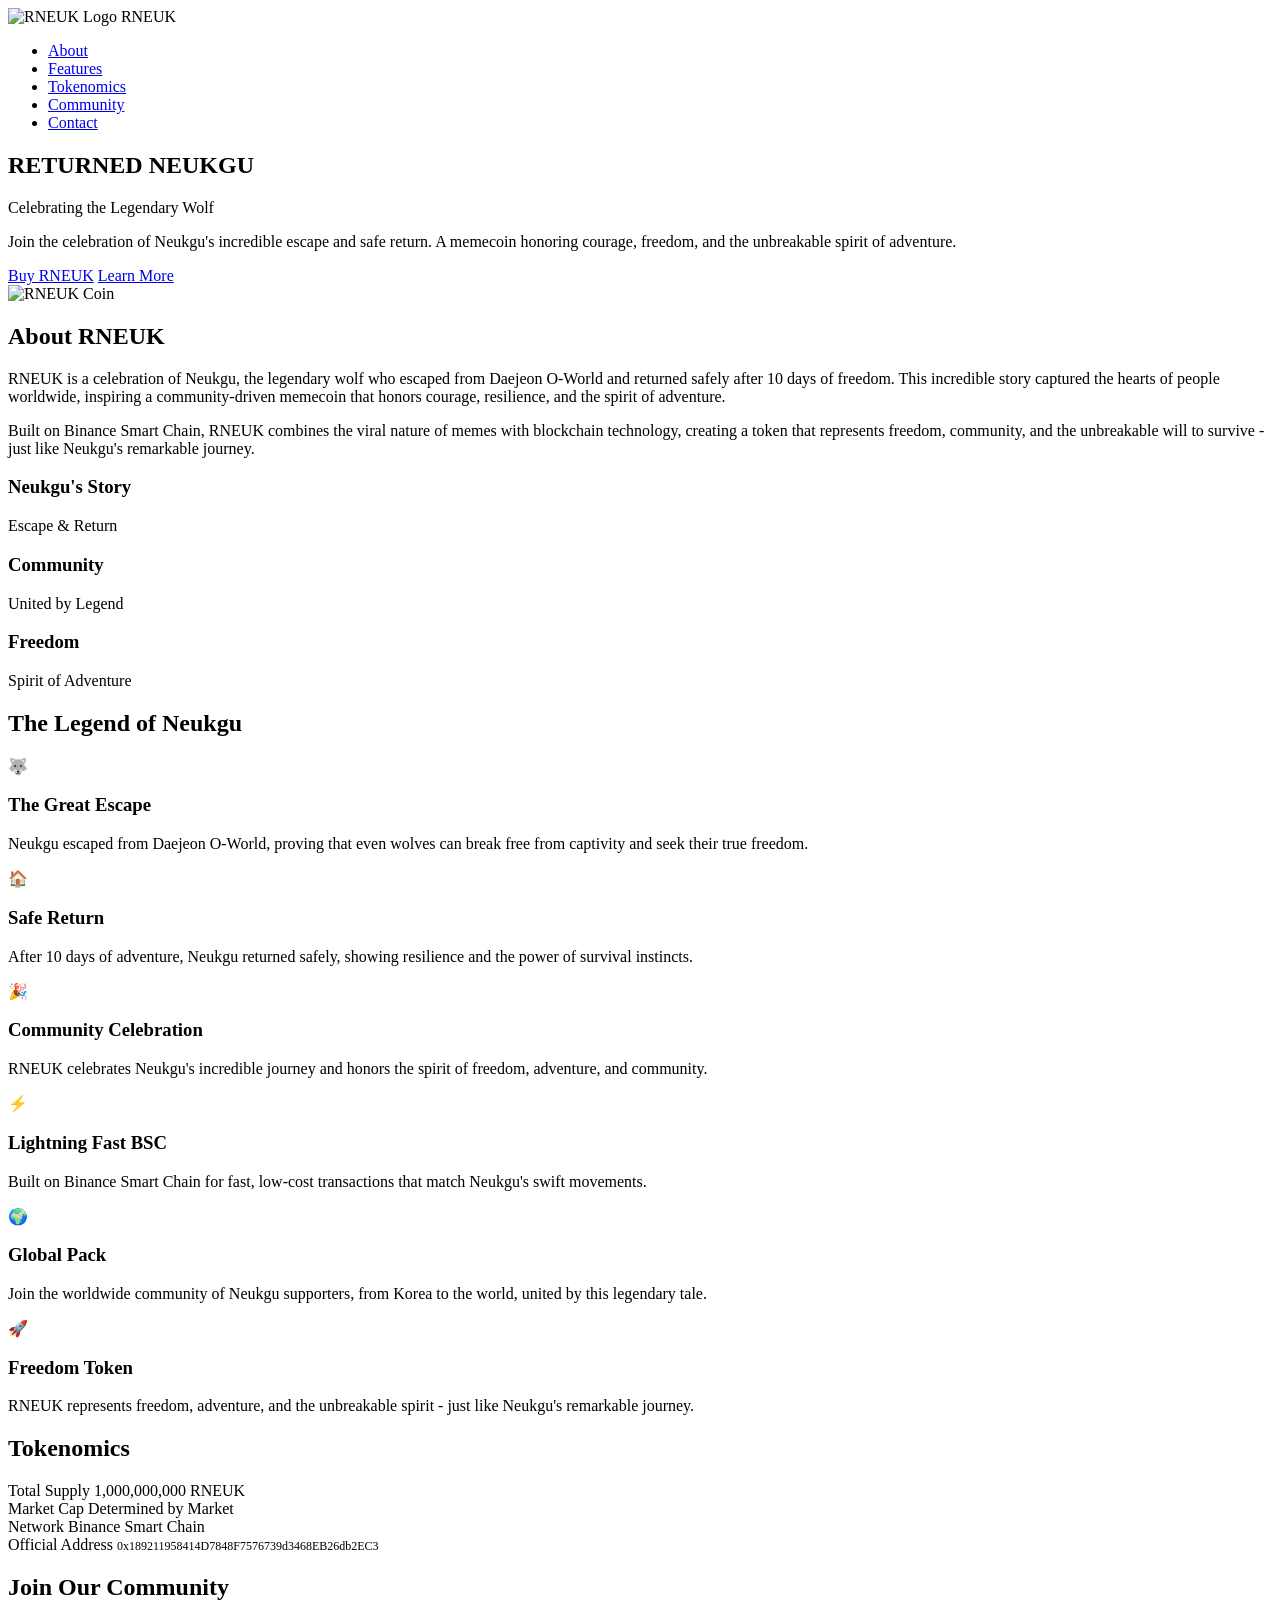
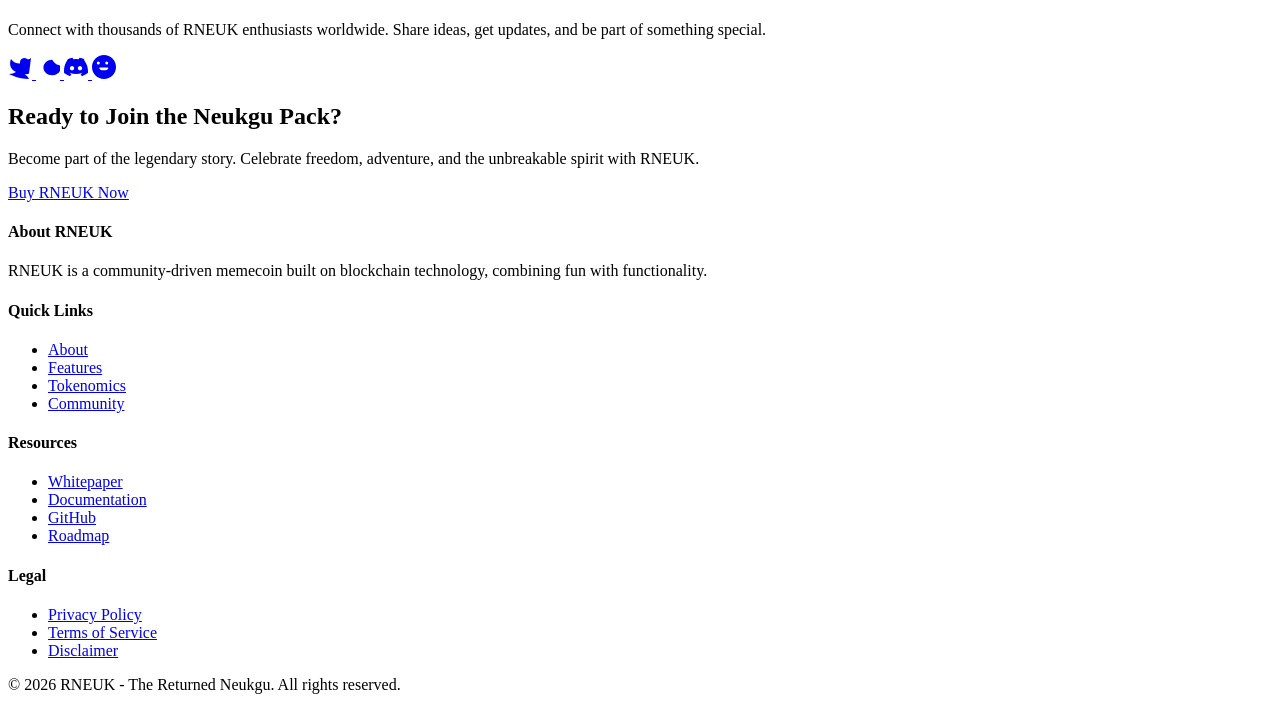
==== index.html @ af9a945f "minor change" ====
<!doctype html>
<html lang="en">
  <head>
    <meta charset="UTF-8" />
    <meta name="viewport" content="width=device-width, initial-scale=1.0" />
    <meta
      name="description"
      content="RNEUK - The Returned Neukgu Memecoin. Join the revolution of community-driven cryptocurrency."
    />
    <title>RNEUK - Returned Neukgu Memecoin</title>
    <link rel="stylesheet" href="styles.css" />
    <link rel="icon" type="image/svg+xml" href="static/logo.svg" />
  </head>
  <body>
    <!-- Navigation Bar -->
    <nav class="navbar">
      <div class="nav-container">
        <div class="nav-logo">
          <img src="static/logo.svg" alt="RNEUK Logo" class="logo-img" />
          <span>RNEUK</span>
        </div>
        <ul class="nav-menu">
          <li><a href="#about">About</a></li>
          <li><a href="#features">Features</a></li>
          <li><a href="#tokenomics">Tokenomics</a></li>
          <li><a href="#community">Community</a></li>
          <li><a href="#contact">Contact</a></li>
        </ul>
        <div class="hamburger">
          <span></span>
          <span></span>
          <span></span>
        </div>
      </div>
    </nav>

    <!-- Hero Section -->
    <section class="hero">
      <div class="hero-content">
        <div class="hero-text">
          <h1>RETURNED NEUKGU</h1>
          <p class="tagline">Celebrating the Legendary Wolf</p>
          <p class="subtitle">
            Join the celebration of Neukgu's incredible escape and safe return.
            A memecoin honoring courage, freedom, and the unbreakable spirit of
            adventure.
          </p>
          <div class="hero-buttons">
            <a
              href="https://pancakeswap.finance/swap?inputCurrency=0x189211958414D7848F7576739d3468EB26db2EC3&outputCurrency=BNB"
              target="_blank"
              class="btn btn-primary"
              >Buy RNEUK</a
            >
            <a href="#about" class="btn btn-secondary">Learn More</a>
          </div>
        </div>
        <div class="hero-image">
          <img src="static/rneuk-remove-bg.png" alt="RNEUK Coin" />
        </div>
      </div>
    </section>

    <!-- About Section -->
    <section id="about" class="about">
      <div class="container">
        <h2>About RNEUK</h2>
        <div class="about-content">
          <div class="about-text">
            <p>
              RNEUK is a celebration of Neukgu, the legendary wolf who escaped
              from Daejeon O-World and returned safely after 10 days of freedom.
              This incredible story captured the hearts of people worldwide,
              inspiring a community-driven memecoin that honors courage,
              resilience, and the spirit of adventure.
            </p>
            <p>
              Built on Binance Smart Chain, RNEUK combines the viral nature of
              memes with blockchain technology, creating a token that represents
              freedom, community, and the unbreakable will to survive - just
              like Neukgu's remarkable journey.
            </p>
          </div>
          <div class="about-stats">
            <div class="stat-item">
              <h3>Neukgu's Story</h3>
              <p>Escape & Return</p>
            </div>
            <div class="stat-item">
              <h3>Community</h3>
              <p>United by Legend</p>
            </div>
            <div class="stat-item">
              <h3>Freedom</h3>
              <p>Spirit of Adventure</p>
            </div>
          </div>
        </div>
      </div>
    </section>

    <!-- Features Section -->
    <section id="features" class="features">
      <div class="container">
        <h2>The Legend of Neukgu</h2>
        <div class="features-grid">
          <div class="feature-card">
            <div class="feature-icon">🐺</div>
            <h3>The Great Escape</h3>
            <p>
              Neukgu escaped from Daejeon O-World, proving that even wolves can
              break free from captivity and seek their true freedom.
            </p>
          </div>
          <div class="feature-card">
            <div class="feature-icon">🏠</div>
            <h3>Safe Return</h3>
            <p>
              After 10 days of adventure, Neukgu returned safely, showing
              resilience and the power of survival instincts.
            </p>
          </div>
          <div class="feature-card">
            <div class="feature-icon">🎉</div>
            <h3>Community Celebration</h3>
            <p>
              RNEUK celebrates Neukgu's incredible journey and honors the spirit
              of freedom, adventure, and community.
            </p>
          </div>
          <div class="feature-card">
            <div class="feature-icon">⚡</div>
            <h3>Lightning Fast BSC</h3>
            <p>
              Built on Binance Smart Chain for fast, low-cost transactions that
              match Neukgu's swift movements.
            </p>
          </div>
          <div class="feature-card">
            <div class="feature-icon">🌍</div>
            <h3>Global Pack</h3>
            <p>
              Join the worldwide community of Neukgu supporters, from Korea to
              the world, united by this legendary tale.
            </p>
          </div>
          <div class="feature-card">
            <div class="feature-icon">🚀</div>
            <h3>Freedom Token</h3>
            <p>
              RNEUK represents freedom, adventure, and the unbreakable spirit -
              just like Neukgu's remarkable journey.
            </p>
          </div>
        </div>
      </div>
    </section>

    <!-- Tokenomics Section -->
    <section id="tokenomics" class="tokenomics">
      <div class="container">
        <h2>Tokenomics</h2>
        <div class="tokenomics-content">
          <div class="tokenomics-info">
            <div class="info-item">
              <label>Total Supply</label>
              <value>1,000,000,000 RNEUK</value>
            </div>
            <div class="info-item">
              <label>Market Cap</label>
              <value>Determined by Market</value>
            </div>
            <div class="info-item">
              <label>Network</label>
              <value>Binance Smart Chain</value>
            </div>
            <div class="info-item">
              <label>Official Address</label>
              <value
                style="
                  font-size: 0.75rem;
                  word-break: break-all;
                  font-weight: normal;
                "
                >0x189211958414D7848F7576739d3468EB26db2EC3</value
              >
            </div>
          </div>
        </div>
      </div>
    </section>

    <!-- Community Section -->
    <section id="community" class="community">
      <div class="container">
        <h2>Join Our Community</h2>
        <p class="community-description">
          Connect with thousands of RNEUK enthusiasts worldwide. Share ideas,
          get updates, and be part of something special.
        </p>
        <div class="social-links">
          <a
            href="https://twitter.com/RNEUK2026"
            target="_blank"
            class="social-btn twitter"
            title="Twitter"
          >
            <svg width="24" height="24" viewBox="0 0 24 24" fill="currentColor">
              <path
                d="M23 3a10.9 10.9 0 01-3.14 1.53 4.48 4.48 0 00-7.86 3v1A10.66 10.66 0 013 4s-4 9 5 13a11.64 11.64 0 01-7 2s9 5 20 5a9.5 9.5 0 00-9-5.5c4.75 2.25 9 0 9 0"
              />
            </svg>
          </a>
          <a href="#" class="social-btn telegram" title="Telegram">
            <svg width="24" height="24" viewBox="0 0 24 24" fill="currentColor">
              <path
                d="M16.192 4.75c-4.75 0-8.75 3.5-8.75 7.75s3.75 7.75 8.75 7.75 8.75-3.5 8.75-7.75-4 0-8.75-7.75z"
              />
            </svg>
          </a>
          <a href="#" class="social-btn discord" title="Discord">
            <svg width="24" height="24" viewBox="0 0 24 24" fill="currentColor">
              <path
                d="M20.317 4.37a19.791 19.791 0 00-4.885-1.515a.074.074 0 00-.079.037c-.211.375-.444.864-.607 1.25a18.27 18.27 0 00-5.487 0c-.163-.386-.396-.875-.607-1.25a.077.077 0 00-.079-.037A19.736 19.736 0 003.677 4.37a.07.07 0 00-.032.027C.533 9.046-.32 13.58.099 18.057a.082.082 0 00.031.057 19.9 19.9 0 005.993 3.03a.078.078 0 00.084-.028c.462-.63.874-1.295 1.226-1.994a.076.076 0 00-.042-.106 13.107 13.107 0 01-1.872-.892a.077.077 0 01-.008-.128c.126-.094.252-.192.372-.291a.074.074 0 01.077-.01c3.928 1.793 8.18 1.793 12.062 0a.074.074 0 01.078.009c.12.099.246.198.373.292a.077.077 0 01-.006.127c-.598.35-1.222.645-1.873.891a.076.076 0 00-.041.107c.352.699.765 1.364 1.225 1.994a.076.076 0 00.084.028 19.882 19.882 0 006.002-3.03a.077.077 0 00.032-.054c.5-4.786-.838-8.895-3.551-12.542a.061.061 0 00-.031-.028zM8.02 15.33c-1.183 0-2.157-.965-2.157-2.156c0-1.193.93-2.157 2.157-2.157c1.226 0 2.157.964 2.157 2.157c0 1.19-.93 2.155-2.157 2.155zm7.975 0c-1.183 0-2.157-.965-2.157-2.156c0-1.193.93-2.157 2.157-2.157c1.226 0 2.157.964 2.157 2.157c0 1.19-.931 2.155-2.157 2.155z"
              />
            </svg>
          </a>
          <a href="#" class="social-btn reddit" title="Reddit">
            <svg width="24" height="24" viewBox="0 0 24 24" fill="currentColor">
              <path
                d="M12 0C5.373 0 0 5.373 0 12s5.373 12 12 12 12-5.373 12-12S18.627 0 12 0zm4.204 8.04a1.5 1.5 0 11-3 0 1.5 1.5 0 013 0zm-8.408 0a1.5 1.5 0 11-3 0 1.5 1.5 0 013 0zm8.408 5.46c-.428 1.066-1.692 1.81-3.204 1.81h-2.408c-1.512 0-2.776-.744-3.204-1.81a.75.75 0 01.684-1.036h7.448a.75.75 0 01.684 1.036z"
              />
            </svg>
          </a>
        </div>
      </div>
    </section>

    <!-- CTA Section -->
    <section class="cta">
      <div class="container">
        <h2>Ready to Join the Neukgu Pack?</h2>
        <p>
          Become part of the legendary story. Celebrate freedom, adventure, and
          the unbreakable spirit with RNEUK.
        </p>
        <a
          href="https://pancakeswap.finance/swap?inputCurrency=0x189211958414D7848F7576739d3468EB26db2EC3&outputCurrency=BNB"
          target="_blank"
          class="btn btn-large"
          >Buy RNEUK Now</a
        >
      </div>
    </section>

    <!-- Footer -->
    <footer class="footer">
      <div class="footer-content">
        <div class="footer-section">
          <h4>About RNEUK</h4>
          <p>
            RNEUK is a community-driven memecoin built on blockchain technology,
            combining fun with functionality.
          </p>
        </div>
        <div class="footer-section">
          <h4>Quick Links</h4>
          <ul>
            <li><a href="#about">About</a></li>
            <li><a href="#features">Features</a></li>
            <li><a href="#tokenomics">Tokenomics</a></li>
            <li><a href="#community">Community</a></li>
          </ul>
        </div>
        <div class="footer-section">
          <h4>Resources</h4>
          <ul>
            <li><a href="#">Whitepaper</a></li>
            <li><a href="#">Documentation</a></li>
            <li><a href="#">GitHub</a></li>
            <li><a href="#">Roadmap</a></li>
          </ul>
        </div>
        <div class="footer-section">
          <h4>Legal</h4>
          <ul>
            <li><a href="#">Privacy Policy</a></li>
            <li><a href="#">Terms of Service</a></li>
            <li><a href="#">Disclaimer</a></li>
          </ul>
        </div>
      </div>
      <div class="footer-bottom">
        <p>&copy; 2026 RNEUK - The Returned Neukgu. All rights reserved.</p>
      </div>
    </footer>

    <script src="script.js"></script>
  </body>
</html>
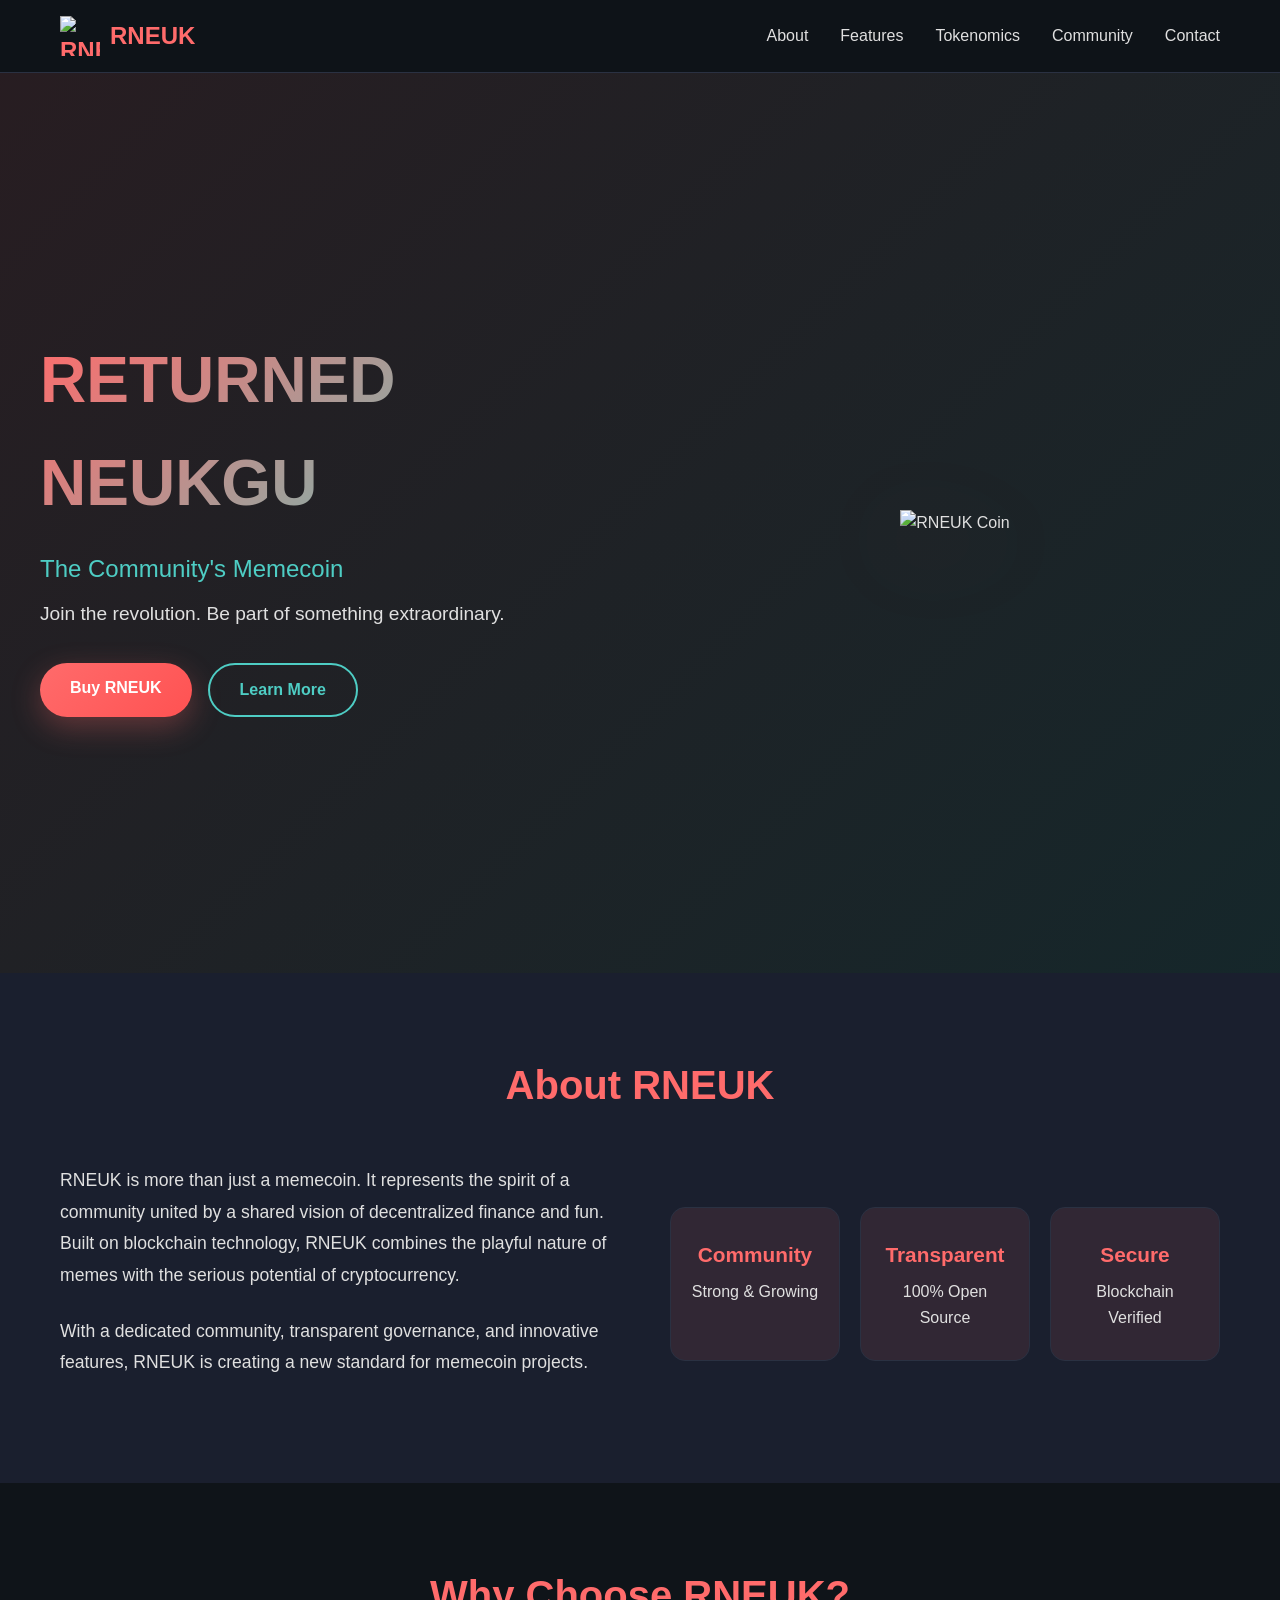
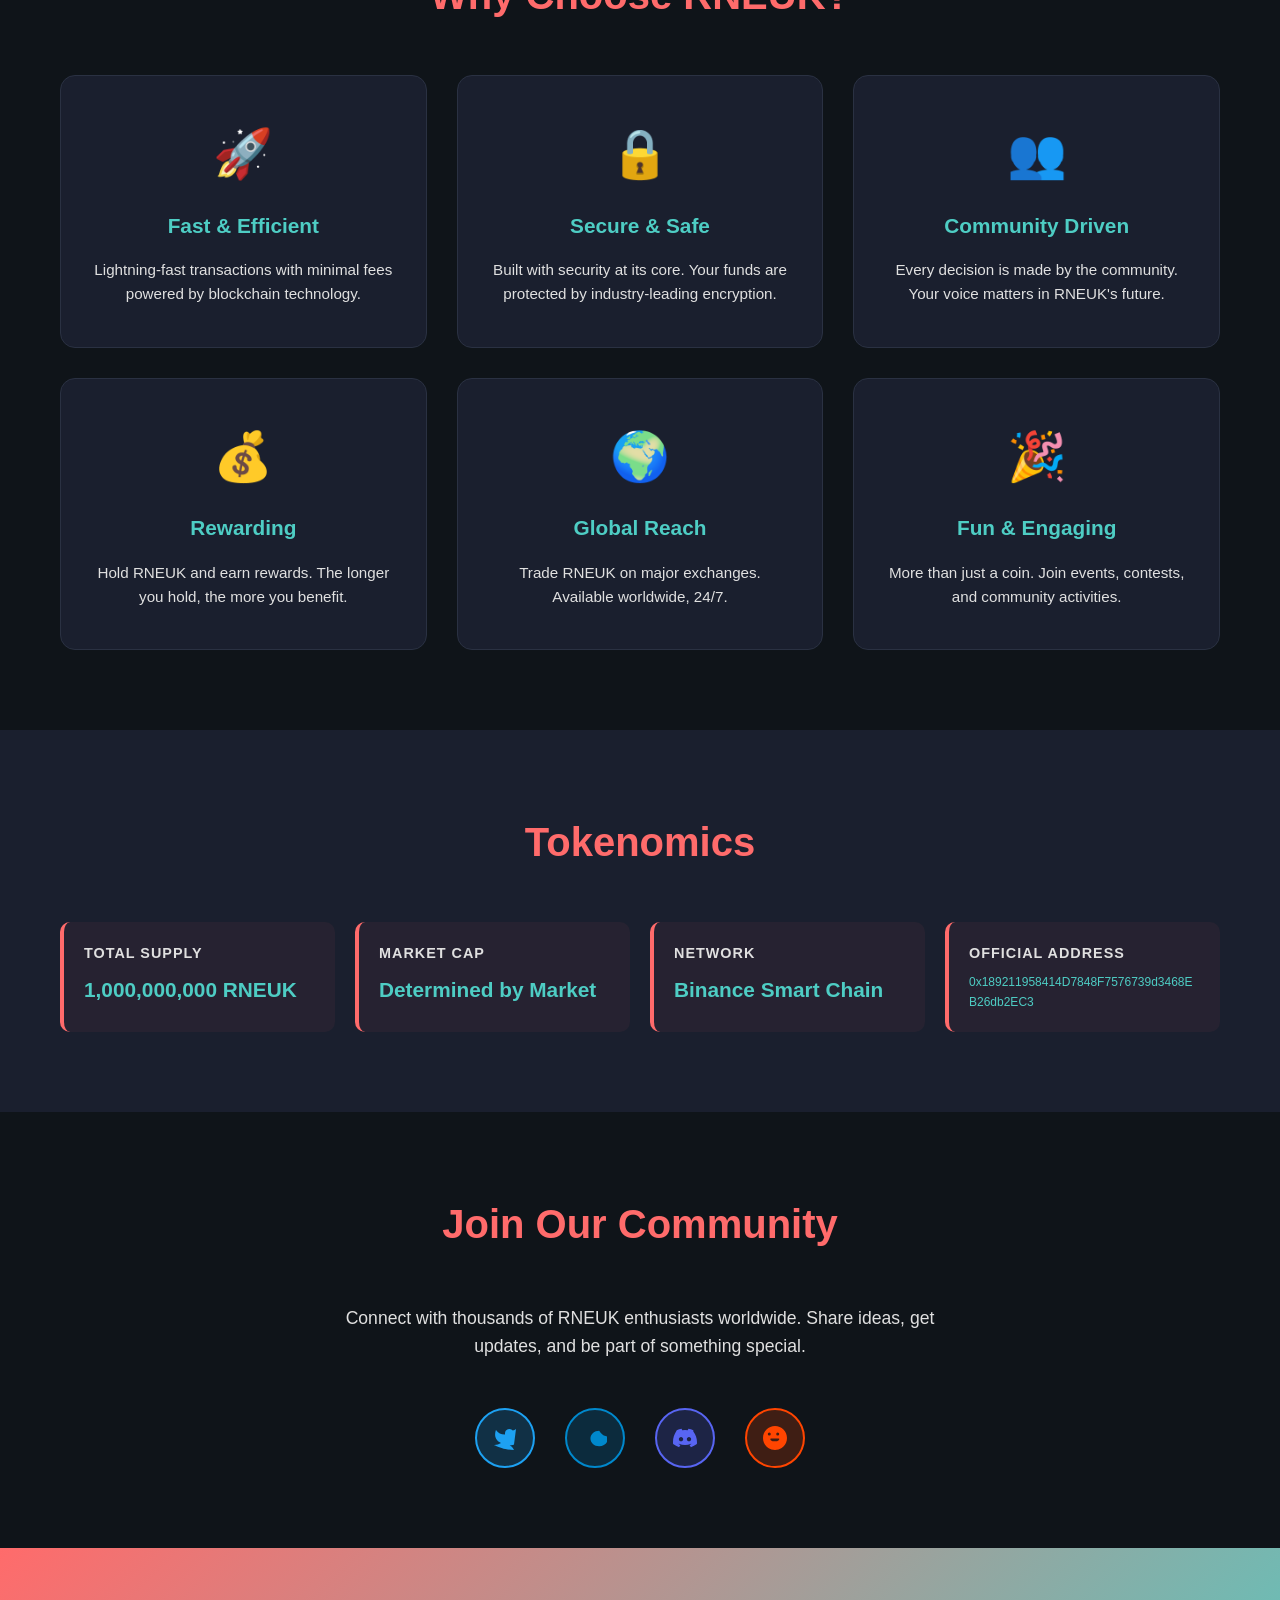
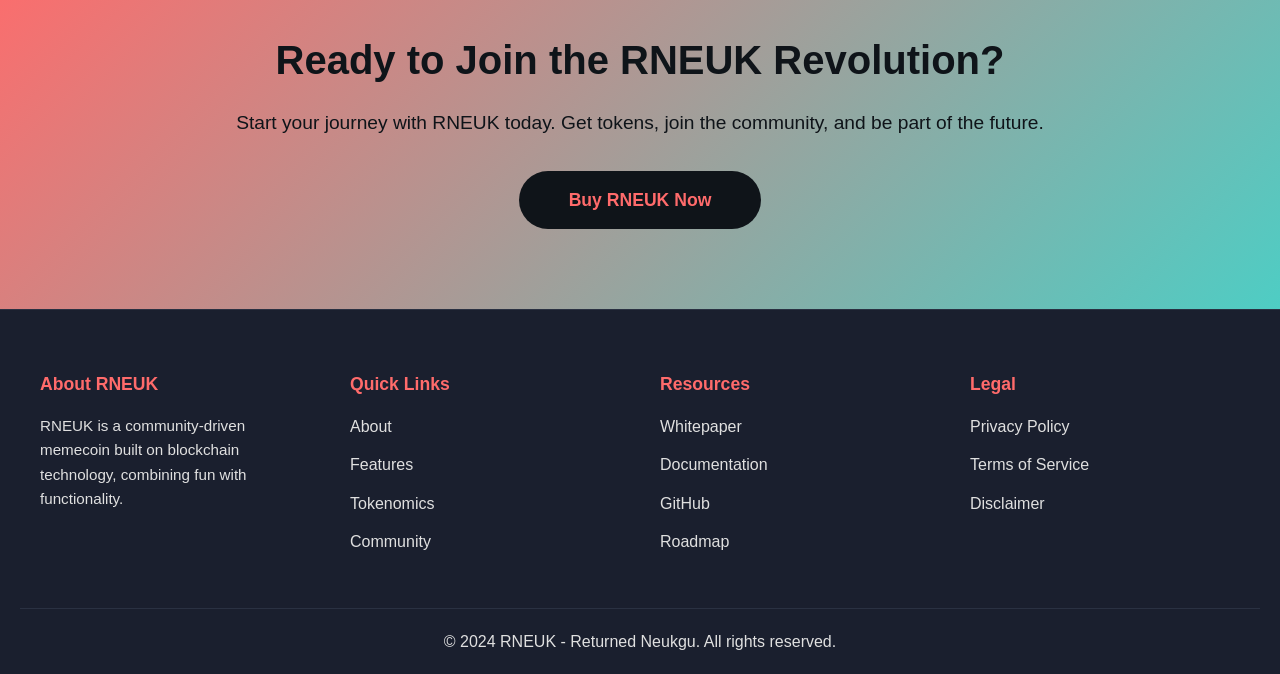
==== commit a0b15ee9: "Add RNEUK homepage" ====
--- a/index.html
+++ b/index.html
@@ -1,300 +1,225 @@
-<!doctype html>
+<!DOCTYPE html>
 <html lang="en">
-  <head>
-    <meta charset="UTF-8" />
-    <meta name="viewport" content="width=device-width, initial-scale=1.0" />
-    <meta
-      name="description"
-      content="RNEUK - The Returned Neukgu Memecoin. Join the revolution of community-driven cryptocurrency."
-    />
+<head>
+    <meta charset="UTF-8">
+    <meta name="viewport" content="width=device-width, initial-scale=1.0">
+    <meta name="description" content="RNEUK - The Returned Neukgu Memecoin. Join the revolution of community-driven cryptocurrency.">
     <title>RNEUK - Returned Neukgu Memecoin</title>
-    <link rel="stylesheet" href="styles.css" />
-    <link rel="icon" type="image/svg+xml" href="static/logo.svg" />
-  </head>
-  <body>
+    <link rel="stylesheet" href="styles.css">
+    <link rel="icon" type="image/svg+xml" href="static/logo.svg">
+</head>
+<body>
     <!-- Navigation Bar -->
     <nav class="navbar">
-      <div class="nav-container">
-        <div class="nav-logo">
-          <img src="static/logo.svg" alt="RNEUK Logo" class="logo-img" />
-          <span>RNEUK</span>
-        </div>
-        <ul class="nav-menu">
-          <li><a href="#about">About</a></li>
-          <li><a href="#features">Features</a></li>
-          <li><a href="#tokenomics">Tokenomics</a></li>
-          <li><a href="#community">Community</a></li>
-          <li><a href="#contact">Contact</a></li>
-        </ul>
-        <div class="hamburger">
-          <span></span>
-          <span></span>
-          <span></span>
-        </div>
-      </div>
+        <div class="nav-container">
+            <div class="nav-logo">
+                <img src="static/logo.svg" alt="RNEUK Logo" class="logo-img">
+                <span>RNEUK</span>
+            </div>
+            <ul class="nav-menu">
+                <li><a href="#about">About</a></li>
+                <li><a href="#features">Features</a></li>
+                <li><a href="#tokenomics">Tokenomics</a></li>
+                <li><a href="#community">Community</a></li>
+                <li><a href="#contact">Contact</a></li>
+            </ul>
+            <div class="hamburger">
+                <span></span>
+                <span></span>
+                <span></span>
+            </div>
+        </div>
     </nav>
 
     <!-- Hero Section -->
     <section class="hero">
-      <div class="hero-content">
-        <div class="hero-text">
-          <h1>RETURNED NEUKGU</h1>
-          <p class="tagline">Celebrating the Legendary Wolf</p>
-          <p class="subtitle">
-            Join the celebration of Neukgu's incredible escape and safe return.
-            A memecoin honoring courage, freedom, and the unbreakable spirit of
-            adventure.
-          </p>
-          <div class="hero-buttons">
-            <a
-              href="https://pancakeswap.finance/swap?inputCurrency=0x189211958414D7848F7576739d3468EB26db2EC3&outputCurrency=BNB"
-              target="_blank"
-              class="btn btn-primary"
-              >Buy RNEUK</a
-            >
-            <a href="#about" class="btn btn-secondary">Learn More</a>
-          </div>
-        </div>
-        <div class="hero-image">
-          <img src="static/rneuk-remove-bg.png" alt="RNEUK Coin" />
-        </div>
-      </div>
+        <div class="hero-content">
+            <div class="hero-text">
+                <h1>RETURNED NEUKGU</h1>
+                <p class="tagline">The Community's Memecoin</p>
+                <p class="subtitle">Join the revolution. Be part of something extraordinary.</p>
+                <div class="hero-buttons">
+                    <a href="https://pancakeswap.finance/swap?inputCurrency=0x189211958414D7848F7576739d3468EB26db2EC3&outputCurrency=BNB" target="_blank" class="btn btn-primary">Buy RNEUK</a>
+                    <a href="#about" class="btn btn-secondary">Learn More</a>
+                </div>
+            </div>
+            <div class="hero-image">
+                <img src="static/rneuk-remove-bg.png" alt="RNEUK Coin">
+            </div>
+        </div>
     </section>
 
     <!-- About Section -->
     <section id="about" class="about">
-      <div class="container">
-        <h2>About RNEUK</h2>
-        <div class="about-content">
-          <div class="about-text">
-            <p>
-              RNEUK is a celebration of Neukgu, the legendary wolf who escaped
-              from Daejeon O-World and returned safely after 10 days of freedom.
-              This incredible story captured the hearts of people worldwide,
-              inspiring a community-driven memecoin that honors courage,
-              resilience, and the spirit of adventure.
-            </p>
-            <p>
-              Built on Binance Smart Chain, RNEUK combines the viral nature of
-              memes with blockchain technology, creating a token that represents
-              freedom, community, and the unbreakable will to survive - just
-              like Neukgu's remarkable journey.
-            </p>
-          </div>
-          <div class="about-stats">
-            <div class="stat-item">
-              <h3>Neukgu's Story</h3>
-              <p>Escape & Return</p>
-            </div>
-            <div class="stat-item">
-              <h3>Community</h3>
-              <p>United by Legend</p>
-            </div>
-            <div class="stat-item">
-              <h3>Freedom</h3>
-              <p>Spirit of Adventure</p>
-            </div>
-          </div>
-        </div>
-      </div>
+        <div class="container">
+            <h2>About RNEUK</h2>
+            <div class="about-content">
+                <div class="about-text">
+                    <p>RNEUK is more than just a memecoin. It represents the spirit of a community united by a shared vision of decentralized finance and fun. Built on blockchain technology, RNEUK combines the playful nature of memes with the serious potential of cryptocurrency.</p>
+                    <p>With a dedicated community, transparent governance, and innovative features, RNEUK is creating a new standard for memecoin projects.</p>
+                </div>
+                <div class="about-stats">
+                    <div class="stat-item">
+                        <h3>Community</h3>
+                        <p>Strong & Growing</p>
+                    </div>
+                    <div class="stat-item">
+                        <h3>Transparent</h3>
+                        <p>100% Open Source</p>
+                    </div>
+                    <div class="stat-item">
+                        <h3>Secure</h3>
+                        <p>Blockchain Verified</p>
+                    </div>
+                </div>
+            </div>
+        </div>
     </section>
 
     <!-- Features Section -->
     <section id="features" class="features">
-      <div class="container">
-        <h2>The Legend of Neukgu</h2>
-        <div class="features-grid">
-          <div class="feature-card">
-            <div class="feature-icon">🐺</div>
-            <h3>The Great Escape</h3>
-            <p>
-              Neukgu escaped from Daejeon O-World, proving that even wolves can
-              break free from captivity and seek their true freedom.
-            </p>
-          </div>
-          <div class="feature-card">
-            <div class="feature-icon">🏠</div>
-            <h3>Safe Return</h3>
-            <p>
-              After 10 days of adventure, Neukgu returned safely, showing
-              resilience and the power of survival instincts.
-            </p>
-          </div>
-          <div class="feature-card">
-            <div class="feature-icon">🎉</div>
-            <h3>Community Celebration</h3>
-            <p>
-              RNEUK celebrates Neukgu's incredible journey and honors the spirit
-              of freedom, adventure, and community.
-            </p>
-          </div>
-          <div class="feature-card">
-            <div class="feature-icon">⚡</div>
-            <h3>Lightning Fast BSC</h3>
-            <p>
-              Built on Binance Smart Chain for fast, low-cost transactions that
-              match Neukgu's swift movements.
-            </p>
-          </div>
-          <div class="feature-card">
-            <div class="feature-icon">🌍</div>
-            <h3>Global Pack</h3>
-            <p>
-              Join the worldwide community of Neukgu supporters, from Korea to
-              the world, united by this legendary tale.
-            </p>
-          </div>
-          <div class="feature-card">
-            <div class="feature-icon">🚀</div>
-            <h3>Freedom Token</h3>
-            <p>
-              RNEUK represents freedom, adventure, and the unbreakable spirit -
-              just like Neukgu's remarkable journey.
-            </p>
-          </div>
-        </div>
-      </div>
+        <div class="container">
+            <h2>Why Choose RNEUK?</h2>
+            <div class="features-grid">
+                <div class="feature-card">
+                    <div class="feature-icon">🚀</div>
+                    <h3>Fast & Efficient</h3>
+                    <p>Lightning-fast transactions with minimal fees powered by blockchain technology.</p>
+                </div>
+                <div class="feature-card">
+                    <div class="feature-icon">🔒</div>
+                    <h3>Secure & Safe</h3>
+                    <p>Built with security at its core. Your funds are protected by industry-leading encryption.</p>
+                </div>
+                <div class="feature-card">
+                    <div class="feature-icon">👥</div>
+                    <h3>Community Driven</h3>
+                    <p>Every decision is made by the community. Your voice matters in RNEUK's future.</p>
+                </div>
+                <div class="feature-card">
+                    <div class="feature-icon">💰</div>
+                    <h3>Rewarding</h3>
+                    <p>Hold RNEUK and earn rewards. The longer you hold, the more you benefit.</p>
+                </div>
+                <div class="feature-card">
+                    <div class="feature-icon">🌍</div>
+                    <h3>Global Reach</h3>
+                    <p>Trade RNEUK on major exchanges. Available worldwide, 24/7.</p>
+                </div>
+                <div class="feature-card">
+                    <div class="feature-icon">🎉</div>
+                    <h3>Fun & Engaging</h3>
+                    <p>More than just a coin. Join events, contests, and community activities.</p>
+                </div>
+            </div>
+        </div>
     </section>
 
     <!-- Tokenomics Section -->
     <section id="tokenomics" class="tokenomics">
-      <div class="container">
-        <h2>Tokenomics</h2>
-        <div class="tokenomics-content">
-          <div class="tokenomics-info">
-            <div class="info-item">
-              <label>Total Supply</label>
-              <value>1,000,000,000 RNEUK</value>
-            </div>
-            <div class="info-item">
-              <label>Market Cap</label>
-              <value>Determined by Market</value>
-            </div>
-            <div class="info-item">
-              <label>Network</label>
-              <value>Binance Smart Chain</value>
-            </div>
-            <div class="info-item">
-              <label>Official Address</label>
-              <value
-                style="
-                  font-size: 0.75rem;
-                  word-break: break-all;
-                  font-weight: normal;
-                "
-                >0x189211958414D7848F7576739d3468EB26db2EC3</value
-              >
-            </div>
-          </div>
-        </div>
-      </div>
+        <div class="container">
+            <h2>Tokenomics</h2>
+            <div class="tokenomics-content">
+                <div class="tokenomics-info">
+                    <div class="info-item">
+                        <label>Total Supply</label>
+                        <value>1,000,000,000 RNEUK</value>
+                    </div>
+                    <div class="info-item">
+                        <label>Market Cap</label>
+                        <value>Determined by Market</value>
+                    </div>
+                    <div class="info-item">
+                        <label>Network</label>
+                        <value>Binance Smart Chain</value>
+                    </div>
+                    <div class="info-item">
+                        <label>Official Address</label>
+                        <value style="font-size: 0.75rem; word-break: break-all; font-weight: normal;">0x189211958414D7848F7576739d3468EB26db2EC3</value>
+                    </div>
+                </div>
+            </div>
+        </div>
     </section>
 
     <!-- Community Section -->
     <section id="community" class="community">
-      <div class="container">
-        <h2>Join Our Community</h2>
-        <p class="community-description">
-          Connect with thousands of RNEUK enthusiasts worldwide. Share ideas,
-          get updates, and be part of something special.
-        </p>
-        <div class="social-links">
-          <a
-            href="https://twitter.com/RNEUK2026"
-            target="_blank"
-            class="social-btn twitter"
-            title="Twitter"
-          >
-            <svg width="24" height="24" viewBox="0 0 24 24" fill="currentColor">
-              <path
-                d="M23 3a10.9 10.9 0 01-3.14 1.53 4.48 4.48 0 00-7.86 3v1A10.66 10.66 0 013 4s-4 9 5 13a11.64 11.64 0 01-7 2s9 5 20 5a9.5 9.5 0 00-9-5.5c4.75 2.25 9 0 9 0"
-              />
-            </svg>
-          </a>
-          <a href="#" class="social-btn telegram" title="Telegram">
-            <svg width="24" height="24" viewBox="0 0 24 24" fill="currentColor">
-              <path
-                d="M16.192 4.75c-4.75 0-8.75 3.5-8.75 7.75s3.75 7.75 8.75 7.75 8.75-3.5 8.75-7.75-4 0-8.75-7.75z"
-              />
-            </svg>
-          </a>
-          <a href="#" class="social-btn discord" title="Discord">
-            <svg width="24" height="24" viewBox="0 0 24 24" fill="currentColor">
-              <path
-                d="M20.317 4.37a19.791 19.791 0 00-4.885-1.515a.074.074 0 00-.079.037c-.211.375-.444.864-.607 1.25a18.27 18.27 0 00-5.487 0c-.163-.386-.396-.875-.607-1.25a.077.077 0 00-.079-.037A19.736 19.736 0 003.677 4.37a.07.07 0 00-.032.027C.533 9.046-.32 13.58.099 18.057a.082.082 0 00.031.057 19.9 19.9 0 005.993 3.03a.078.078 0 00.084-.028c.462-.63.874-1.295 1.226-1.994a.076.076 0 00-.042-.106 13.107 13.107 0 01-1.872-.892a.077.077 0 01-.008-.128c.126-.094.252-.192.372-.291a.074.074 0 01.077-.01c3.928 1.793 8.18 1.793 12.062 0a.074.074 0 01.078.009c.12.099.246.198.373.292a.077.077 0 01-.006.127c-.598.35-1.222.645-1.873.891a.076.076 0 00-.041.107c.352.699.765 1.364 1.225 1.994a.076.076 0 00.084.028 19.882 19.882 0 006.002-3.03a.077.077 0 00.032-.054c.5-4.786-.838-8.895-3.551-12.542a.061.061 0 00-.031-.028zM8.02 15.33c-1.183 0-2.157-.965-2.157-2.156c0-1.193.93-2.157 2.157-2.157c1.226 0 2.157.964 2.157 2.157c0 1.19-.93 2.155-2.157 2.155zm7.975 0c-1.183 0-2.157-.965-2.157-2.156c0-1.193.93-2.157 2.157-2.157c1.226 0 2.157.964 2.157 2.157c0 1.19-.931 2.155-2.157 2.155z"
-              />
-            </svg>
-          </a>
-          <a href="#" class="social-btn reddit" title="Reddit">
-            <svg width="24" height="24" viewBox="0 0 24 24" fill="currentColor">
-              <path
-                d="M12 0C5.373 0 0 5.373 0 12s5.373 12 12 12 12-5.373 12-12S18.627 0 12 0zm4.204 8.04a1.5 1.5 0 11-3 0 1.5 1.5 0 013 0zm-8.408 0a1.5 1.5 0 11-3 0 1.5 1.5 0 013 0zm8.408 5.46c-.428 1.066-1.692 1.81-3.204 1.81h-2.408c-1.512 0-2.776-.744-3.204-1.81a.75.75 0 01.684-1.036h7.448a.75.75 0 01.684 1.036z"
-              />
-            </svg>
-          </a>
-        </div>
-      </div>
+        <div class="container">
+            <h2>Join Our Community</h2>
+            <p class="community-description">Connect with thousands of RNEUK enthusiasts worldwide. Share ideas, get updates, and be part of something special.</p>
+            <div class="social-links">
+                <a href="https://twitter.com/RNEUK2026" target="_blank" class="social-btn twitter" title="Twitter">
+                    <svg width="24" height="24" viewBox="0 0 24 24" fill="currentColor">
+                        <path d="M23 3a10.9 10.9 0 01-3.14 1.53 4.48 4.48 0 00-7.86 3v1A10.66 10.66 0 013 4s-4 9 5 13a11.64 11.64 0 01-7 2s9 5 20 5a9.5 9.5 0 00-9-5.5c4.75 2.25 9 0 9 0"/>
+                    </svg>
+                </a>
+                <a href="#" class="social-btn telegram" title="Telegram">
+                    <svg width="24" height="24" viewBox="0 0 24 24" fill="currentColor">
+                        <path d="M16.192 4.75c-4.75 0-8.75 3.5-8.75 7.75s3.75 7.75 8.75 7.75 8.75-3.5 8.75-7.75-4 0-8.75-7.75z"/>
+                    </svg>
+                </a>
+                <a href="#" class="social-btn discord" title="Discord">
+                    <svg width="24" height="24" viewBox="0 0 24 24" fill="currentColor">
+                        <path d="M20.317 4.37a19.791 19.791 0 00-4.885-1.515a.074.074 0 00-.079.037c-.211.375-.444.864-.607 1.25a18.27 18.27 0 00-5.487 0c-.163-.386-.396-.875-.607-1.25a.077.077 0 00-.079-.037A19.736 19.736 0 003.677 4.37a.07.07 0 00-.032.027C.533 9.046-.32 13.58.099 18.057a.082.082 0 00.031.057 19.9 19.9 0 005.993 3.03a.078.078 0 00.084-.028c.462-.63.874-1.295 1.226-1.994a.076.076 0 00-.042-.106 13.107 13.107 0 01-1.872-.892a.077.077 0 01-.008-.128c.126-.094.252-.192.372-.291a.074.074 0 01.077-.01c3.928 1.793 8.18 1.793 12.062 0a.074.074 0 01.078.009c.12.099.246.198.373.292a.077.077 0 01-.006.127c-.598.35-1.222.645-1.873.891a.076.076 0 00-.041.107c.352.699.765 1.364 1.225 1.994a.076.076 0 00.084.028 19.882 19.882 0 006.002-3.03a.077.077 0 00.032-.054c.5-4.786-.838-8.895-3.551-12.542a.061.061 0 00-.031-.028zM8.02 15.33c-1.183 0-2.157-.965-2.157-2.156c0-1.193.93-2.157 2.157-2.157c1.226 0 2.157.964 2.157 2.157c0 1.19-.93 2.155-2.157 2.155zm7.975 0c-1.183 0-2.157-.965-2.157-2.156c0-1.193.93-2.157 2.157-2.157c1.226 0 2.157.964 2.157 2.157c0 1.19-.931 2.155-2.157 2.155z"/>
+                    </svg>
+                </a>
+                <a href="#" class="social-btn reddit" title="Reddit">
+                    <svg width="24" height="24" viewBox="0 0 24 24" fill="currentColor">
+                        <path d="M12 0C5.373 0 0 5.373 0 12s5.373 12 12 12 12-5.373 12-12S18.627 0 12 0zm4.204 8.04a1.5 1.5 0 11-3 0 1.5 1.5 0 013 0zm-8.408 0a1.5 1.5 0 11-3 0 1.5 1.5 0 013 0zm8.408 5.46c-.428 1.066-1.692 1.81-3.204 1.81h-2.408c-1.512 0-2.776-.744-3.204-1.81a.75.75 0 01.684-1.036h7.448a.75.75 0 01.684 1.036z"/>
+                    </svg>
+                </a>
+            </div>
+        </div>
     </section>
 
     <!-- CTA Section -->
     <section class="cta">
-      <div class="container">
-        <h2>Ready to Join the Neukgu Pack?</h2>
-        <p>
-          Become part of the legendary story. Celebrate freedom, adventure, and
-          the unbreakable spirit with RNEUK.
-        </p>
-        <a
-          href="https://pancakeswap.finance/swap?inputCurrency=0x189211958414D7848F7576739d3468EB26db2EC3&outputCurrency=BNB"
-          target="_blank"
-          class="btn btn-large"
-          >Buy RNEUK Now</a
-        >
-      </div>
+        <div class="container">
+            <h2>Ready to Join the RNEUK Revolution?</h2>
+            <p>Start your journey with RNEUK today. Get tokens, join the community, and be part of the future.</p>
+            <a href="https://pancakeswap.finance/swap?inputCurrency=0x189211958414D7848F7576739d3468EB26db2EC3&outputCurrency=BNB" target="_blank" class="btn btn-large">Buy RNEUK Now</a>
+        </div>
     </section>
 
     <!-- Footer -->
     <footer class="footer">
-      <div class="footer-content">
-        <div class="footer-section">
-          <h4>About RNEUK</h4>
-          <p>
-            RNEUK is a community-driven memecoin built on blockchain technology,
-            combining fun with functionality.
-          </p>
-        </div>
-        <div class="footer-section">
-          <h4>Quick Links</h4>
-          <ul>
-            <li><a href="#about">About</a></li>
-            <li><a href="#features">Features</a></li>
-            <li><a href="#tokenomics">Tokenomics</a></li>
-            <li><a href="#community">Community</a></li>
-          </ul>
-        </div>
-        <div class="footer-section">
-          <h4>Resources</h4>
-          <ul>
-            <li><a href="#">Whitepaper</a></li>
-            <li><a href="#">Documentation</a></li>
-            <li><a href="#">GitHub</a></li>
-            <li><a href="#">Roadmap</a></li>
-          </ul>
-        </div>
-        <div class="footer-section">
-          <h4>Legal</h4>
-          <ul>
-            <li><a href="#">Privacy Policy</a></li>
-            <li><a href="#">Terms of Service</a></li>
-            <li><a href="#">Disclaimer</a></li>
-          </ul>
-        </div>
-      </div>
-      <div class="footer-bottom">
-        <p>&copy; 2026 RNEUK - The Returned Neukgu. All rights reserved.</p>
-      </div>
+        <div class="footer-content">
+            <div class="footer-section">
+                <h4>About RNEUK</h4>
+                <p>RNEUK is a community-driven memecoin built on blockchain technology, combining fun with functionality.</p>
+            </div>
+            <div class="footer-section">
+                <h4>Quick Links</h4>
+                <ul>
+                    <li><a href="#about">About</a></li>
+                    <li><a href="#features">Features</a></li>
+                    <li><a href="#tokenomics">Tokenomics</a></li>
+                    <li><a href="#community">Community</a></li>
+                </ul>
+            </div>
+            <div class="footer-section">
+                <h4>Resources</h4>
+                <ul>
+                    <li><a href="#">Whitepaper</a></li>
+                    <li><a href="#">Documentation</a></li>
+                    <li><a href="#">GitHub</a></li>
+                    <li><a href="#">Roadmap</a></li>
+                </ul>
+            </div>
+            <div class="footer-section">
+                <h4>Legal</h4>
+                <ul>
+                    <li><a href="#">Privacy Policy</a></li>
+                    <li><a href="#">Terms of Service</a></li>
+                    <li><a href="#">Disclaimer</a></li>
+                </ul>
+            </div>
+        </div>
+        <div class="footer-bottom">
+            <p>&copy; 2024 RNEUK - Returned Neukgu. All rights reserved.</p>
+        </div>
     </footer>
 
     <script src="script.js"></script>
-  </body>
+</body>
 </html>
--- a/styles.css
+++ b/styles.css
@@ -0,0 +1,645 @@
+/* ================================
+   Global Styles & Variables
+   ================================ */
+
+:root {
+    --primary-color: #FF6B6B;
+    --secondary-color: #4ECDC4;
+    --accent-color: #FFE66D;
+    --dark-bg: #0F1419;
+    --light-bg: #1A1F2E;
+    --text-light: #E0E0E0;
+    --text-dark: #0F1419;
+    --border-color: #2A3142;
+}
+
+* {
+    margin: 0;
+    padding: 0;
+    box-sizing: border-box;
+}
+
+html {
+    scroll-behavior: smooth;
+}
+
+body {
+    font-family: 'Segoe UI', Tahoma, Geneva, Verdana, sans-serif;
+    background-color: var(--dark-bg);
+    color: var(--text-light);
+    line-height: 1.6;
+}
+
+.container {
+    max-width: 1200px;
+    margin: 0 auto;
+    padding: 0 20px;
+}
+
+/* ================================
+   Navigation Bar
+   ================================ */
+
+.navbar {
+    background-color: rgba(15, 20, 25, 0.95);
+    backdrop-filter: blur(10px);
+    padding: 1rem 0;
+    position: sticky;
+    top: 0;
+    z-index: 1000;
+    border-bottom: 1px solid var(--border-color);
+}
+
+.nav-container {
+    max-width: 1200px;
+    margin: 0 auto;
+    padding: 0 20px;
+    display: flex;
+    justify-content: space-between;
+    align-items: center;
+}
+
+.nav-logo {
+    display: flex;
+    align-items: center;
+    font-size: 1.5rem;
+    font-weight: bold;
+    color: var(--primary-color);
+    text-decoration: none;
+    gap: 10px;
+}
+
+.logo-img {
+    width: 40px;
+    height: 40px;
+}
+
+.nav-menu {
+    display: flex;
+    list-style: none;
+    gap: 2rem;
+}
+
+.nav-menu a {
+    color: var(--text-light);
+    text-decoration: none;
+    transition: color 0.3s ease;
+    font-weight: 500;
+}
+
+.nav-menu a:hover {
+    color: var(--primary-color);
+}
+
+.hamburger {
+    display: none;
+    flex-direction: column;
+    cursor: pointer;
+}
+
+.hamburger span {
+    width: 25px;
+    height: 3px;
+    background-color: var(--primary-color);
+    margin: 5px 0;
+    transition: 0.3s;
+}
+
+/* ================================
+   Hero Section
+   ================================ */
+
+.hero {
+    padding: 120px 20px;
+    background: linear-gradient(135deg, rgba(255, 107, 107, 0.1) 0%, rgba(78, 205, 196, 0.1) 100%);
+    min-height: 100vh;
+    display: flex;
+    align-items: center;
+}
+
+.hero-content {
+    max-width: 1200px;
+    margin: 0 auto;
+    display: grid;
+    grid-template-columns: 1fr 1fr;
+    gap: 60px;
+    align-items: center;
+    width: 100%;
+}
+
+.hero-text h1 {
+    font-size: 4rem;
+    font-weight: bold;
+    margin-bottom: 1rem;
+    background: linear-gradient(135deg, var(--primary-color), var(--secondary-color));
+    -webkit-background-clip: text;
+    -webkit-text-fill-color: transparent;
+    background-clip: text;
+}
+
+.hero-text .tagline {
+    font-size: 1.5rem;
+    color: var(--secondary-color);
+    margin-bottom: 0.5rem;
+}
+
+.hero-text .subtitle {
+    font-size: 1.2rem;
+    color: var(--text-light);
+    margin-bottom: 2rem;
+    line-height: 1.8;
+}
+
+.hero-buttons {
+    display: flex;
+    gap: 1rem;
+    flex-wrap: wrap;
+}
+
+.btn {
+    padding: 12px 30px;
+    border-radius: 50px;
+    font-size: 1rem;
+    font-weight: 600;
+    text-decoration: none;
+    transition: all 0.3s ease;
+    border: none;
+    cursor: pointer;
+    display: inline-block;
+}
+
+.btn-primary {
+    background: linear-gradient(135deg, var(--primary-color), #FF5252);
+    color: white;
+    box-shadow: 0 10px 30px rgba(255, 107, 107, 0.3);
+}
+
+.btn-primary:hover {
+    transform: translateY(-3px);
+    box-shadow: 0 15px 40px rgba(255, 107, 107, 0.4);
+}
+
+.btn-secondary {
+    background-color: transparent;
+    color: var(--secondary-color);
+    border: 2px solid var(--secondary-color);
+}
+
+.btn-secondary:hover {
+    background-color: var(--secondary-color);
+    color: var(--dark-bg);
+}
+
+.btn-large {
+    padding: 15px 50px;
+    font-size: 1.1rem;
+}
+
+.hero-image {
+    display: flex;
+    justify-content: center;
+    align-items: center;
+}
+
+.hero-image img {
+    max-width: 100%;
+    height: auto;
+    filter: drop-shadow(0 20px 40px rgba(255, 107, 107, 0.3));
+    animation: float 3s ease-in-out infinite;
+}
+
+@keyframes float {
+    0%, 100% {
+        transform: translateY(0px);
+    }
+    50% {
+        transform: translateY(-20px);
+    }
+}
+
+/* ================================
+   About Section
+   ================================ */
+
+.about {
+    padding: 80px 20px;
+    background-color: var(--light-bg);
+}
+
+.about h2,
+.features h2,
+.tokenomics h2,
+.community h2,
+.cta h2 {
+    font-size: 2.5rem;
+    margin-bottom: 3rem;
+    text-align: center;
+    color: var(--primary-color);
+}
+
+.about-content {
+    display: grid;
+    grid-template-columns: 1fr 1fr;
+    gap: 60px;
+    align-items: center;
+}
+
+.about-text p {
+    font-size: 1.1rem;
+    margin-bottom: 1.5rem;
+    line-height: 1.8;
+    color: var(--text-light);
+}
+
+.about-stats {
+    display: grid;
+    grid-template-columns: repeat(3, 1fr);
+    gap: 20px;
+}
+
+.stat-item {
+    background-color: rgba(255, 107, 107, 0.1);
+    padding: 30px 20px;
+    border-radius: 15px;
+    text-align: center;
+    border: 1px solid var(--border-color);
+}
+
+.stat-item h3 {
+    color: var(--primary-color);
+    font-size: 1.3rem;
+    margin-bottom: 0.5rem;
+}
+
+.stat-item p {
+    color: var(--text-light);
+    margin: 0;
+}
+
+/* ================================
+   Features Section
+   ================================ */
+
+.features {
+    padding: 80px 20px;
+    background-color: var(--dark-bg);
+}
+
+.features-grid {
+    display: grid;
+    grid-template-columns: repeat(auto-fit, minmax(300px, 1fr));
+    gap: 30px;
+}
+
+.feature-card {
+    background-color: var(--light-bg);
+    padding: 40px 30px;
+    border-radius: 15px;
+    border: 1px solid var(--border-color);
+    text-align: center;
+    transition: all 0.3s ease;
+    cursor: pointer;
+}
+
+.feature-card:hover {
+    transform: translateY(-10px);
+    border-color: var(--primary-color);
+    box-shadow: 0 20px 40px rgba(255, 107, 107, 0.2);
+}
+
+.feature-icon {
+    font-size: 3rem;
+    margin-bottom: 1rem;
+}
+
+.feature-card h3 {
+    font-size: 1.3rem;
+    margin-bottom: 1rem;
+    color: var(--secondary-color);
+}
+
+.feature-card p {
+    color: var(--text-light);
+    font-size: 0.95rem;
+    line-height: 1.6;
+}
+
+/* ================================
+   Tokenomics Section
+   ================================ */
+
+.tokenomics {
+    padding: 80px 20px;
+    background-color: var(--light-bg);
+}
+
+.tokenomics-content {
+    display: grid;
+    grid-template-columns: 1fr;
+    gap: 60px;
+    align-items: start;
+}
+
+.tokenomics-info {
+    display: grid;
+    grid-template-columns: repeat(4, 1fr);
+    gap: 20px;
+}
+
+.info-item {
+    background-color: rgba(255, 107, 107, 0.05);
+    padding: 20px;
+    border-radius: 10px;
+    border-left: 4px solid var(--primary-color);
+}
+
+.info-item label {
+    display: block;
+    color: var(--text-light);
+    font-size: 0.9rem;
+    text-transform: uppercase;
+    letter-spacing: 1px;
+    margin-bottom: 0.5rem;
+    font-weight: 600;
+}
+
+.info-item value {
+    display: block;
+    color: var(--secondary-color);
+    font-size: 1.3rem;
+    font-weight: bold;
+}
+
+/* ================================
+   Community Section
+   ================================ */
+
+.community {
+    padding: 80px 20px;
+    background-color: var(--dark-bg);
+    text-align: center;
+}
+
+.community-description {
+    font-size: 1.1rem;
+    color: var(--text-light);
+    margin-bottom: 3rem;
+    max-width: 600px;
+    margin-left: auto;
+    margin-right: auto;
+}
+
+.social-links {
+    display: flex;
+    justify-content: center;
+    gap: 30px;
+    flex-wrap: wrap;
+}
+
+.social-btn {
+    width: 60px;
+    height: 60px;
+    border-radius: 50%;
+    display: flex;
+    align-items: center;
+    justify-content: center;
+    color: white;
+    transition: all 0.3s ease;
+    border: 2px solid var(--border-color);
+}
+
+.social-btn:hover {
+    transform: translateY(-5px);
+}
+
+.social-btn.twitter {
+    background-color: rgba(29, 161, 242, 0.2);
+    border-color: #1DA1F2;
+    color: #1DA1F2;
+}
+
+.social-btn.twitter:hover {
+    background-color: #1DA1F2;
+    color: white;
+}
+
+.social-btn.telegram {
+    background-color: rgba(0, 136, 204, 0.2);
+    border-color: #0088CC;
+    color: #0088CC;
+}
+
+.social-btn.telegram:hover {
+    background-color: #0088CC;
+    color: white;
+}
+
+.social-btn.discord {
+    background-color: rgba(88, 101, 242, 0.2);
+    border-color: #5865F2;
+    color: #5865F2;
+}
+
+.social-btn.discord:hover {
+    background-color: #5865F2;
+    color: white;
+}
+
+.social-btn.reddit {
+    background-color: rgba(255, 69, 0, 0.2);
+    border-color: #FF4500;
+    color: #FF4500;
+}
+
+.social-btn.reddit:hover {
+    background-color: #FF4500;
+    color: white;
+}
+
+/* ================================
+   CTA Section
+   ================================ */
+
+.cta {
+    padding: 80px 20px;
+    background: linear-gradient(135deg, var(--primary-color), var(--secondary-color));
+    text-align: center;
+}
+
+.cta h2 {
+    color: var(--dark-bg);
+    font-size: 2.5rem;
+    margin-bottom: 1rem;
+}
+
+.cta p {
+    color: var(--dark-bg);
+    font-size: 1.2rem;
+    margin-bottom: 2rem;
+}
+
+.cta .btn {
+    background-color: var(--dark-bg);
+    color: var(--primary-color);
+    font-weight: 700;
+}
+
+.cta .btn:hover {
+    background-color: var(--dark-bg);
+    transform: scale(1.05);
+}
+
+/* ================================
+   Footer
+   ================================ */
+
+.footer {
+    background-color: var(--light-bg);
+    padding: 60px 20px 20px;
+    border-top: 1px solid var(--border-color);
+}
+
+.footer-content {
+    max-width: 1200px;
+    margin: 0 auto;
+    display: grid;
+    grid-template-columns: repeat(auto-fit, minmax(250px, 1fr));
+    gap: 40px;
+    margin-bottom: 40px;
+}
+
+.footer-section h4 {
+    color: var(--primary-color);
+    margin-bottom: 1rem;
+    font-size: 1.1rem;
+}
+
+.footer-section p {
+    color: var(--text-light);
+    font-size: 0.95rem;
+    line-height: 1.6;
+}
+
+.footer-section ul {
+    list-style: none;
+}
+
+.footer-section ul li {
+    margin-bottom: 0.8rem;
+}
+
+.footer-section a {
+    color: var(--text-light);
+    text-decoration: none;
+    transition: color 0.3s ease;
+}
+
+.footer-section a:hover {
+    color: var(--primary-color);
+}
+
+.footer-bottom {
+    text-align: center;
+    padding-top: 20px;
+    border-top: 1px solid var(--border-color);
+    color: var(--text-light);
+}
+
+/* ================================
+   Responsive Design
+   ================================ */
+
+@media (max-width: 768px) {
+    .nav-menu {
+        display: none;
+    }
+
+    .hamburger {
+        display: flex;
+    }
+
+    .hero-content {
+        grid-template-columns: 1fr;
+        gap: 30px;
+    }
+
+    .hero-text h1 {
+        font-size: 2.5rem;
+    }
+
+    .hero-text .tagline {
+        font-size: 1.2rem;
+    }
+
+    .about-content,
+    .tokenomics-content {
+        grid-template-columns: 1fr;
+        gap: 40px;
+    }
+
+    .about-stats {
+        grid-template-columns: 1fr;
+    }
+
+    .about h2,
+    .features h2,
+    .tokenomics h2,
+    .community h2,
+    .cta h2 {
+        font-size: 2rem;
+    }
+
+    .features-grid {
+        grid-template-columns: 1fr;
+    }
+
+    .tokenomics-info {
+        grid-template-columns: repeat(2, 1fr);
+    }
+
+    .footer-content {
+        grid-template-columns: 1fr;
+        gap: 30px;
+    }
+
+    .social-links {
+        gap: 20px;
+    }
+
+    .social-btn {
+        width: 50px;
+        height: 50px;
+    }
+}
+
+@media (max-width: 480px) {
+    .hero-text h1 {
+        font-size: 2rem;
+    }
+
+    .hero-text .tagline {
+        font-size: 1rem;
+    }
+
+    .hero-text .subtitle {
+        font-size: 0.95rem;
+    }
+
+    .hero-buttons {
+        flex-direction: column;
+    }
+
+    .btn {
+        width: 100%;
+        text-align: center;
+    }
+
+    .nav-logo {
+        font-size: 1.2rem;
+    }
+
+    .logo-img {
+        width: 30px;
+        height: 30px;
+    }
+}
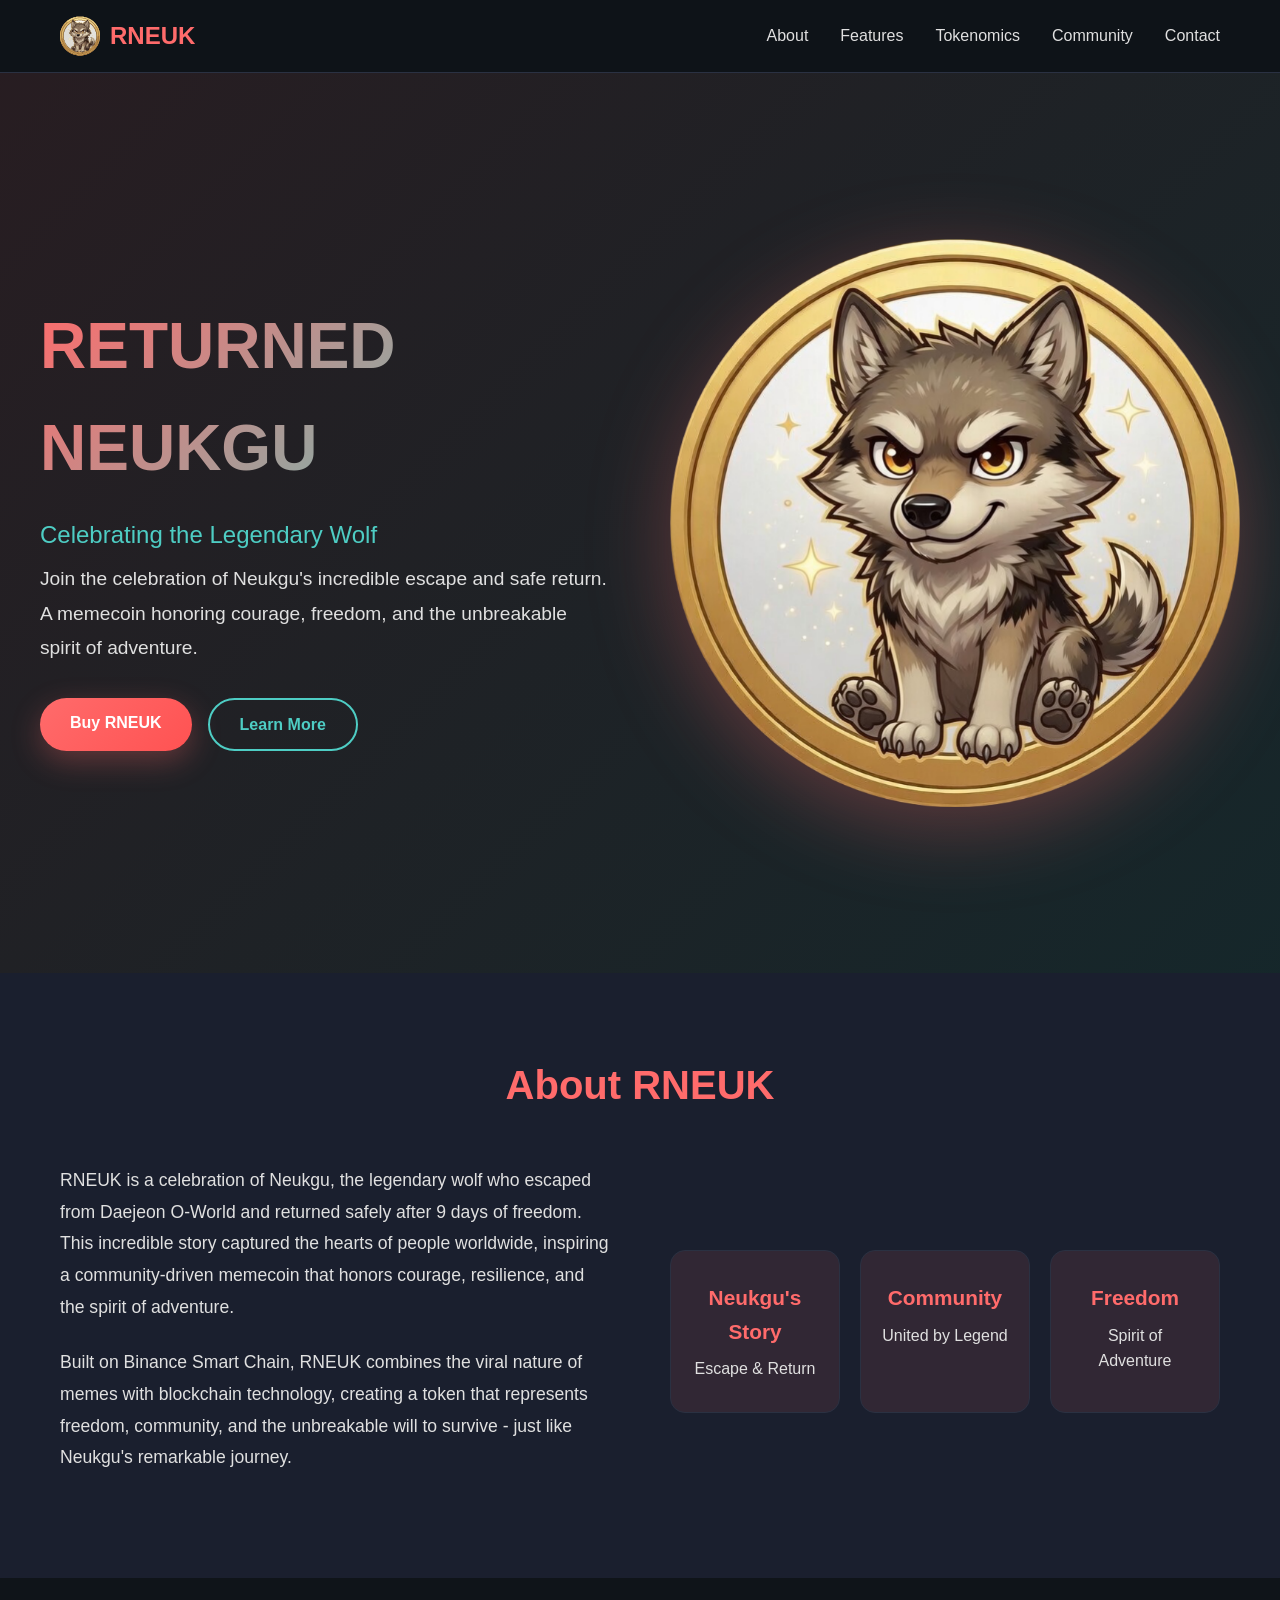
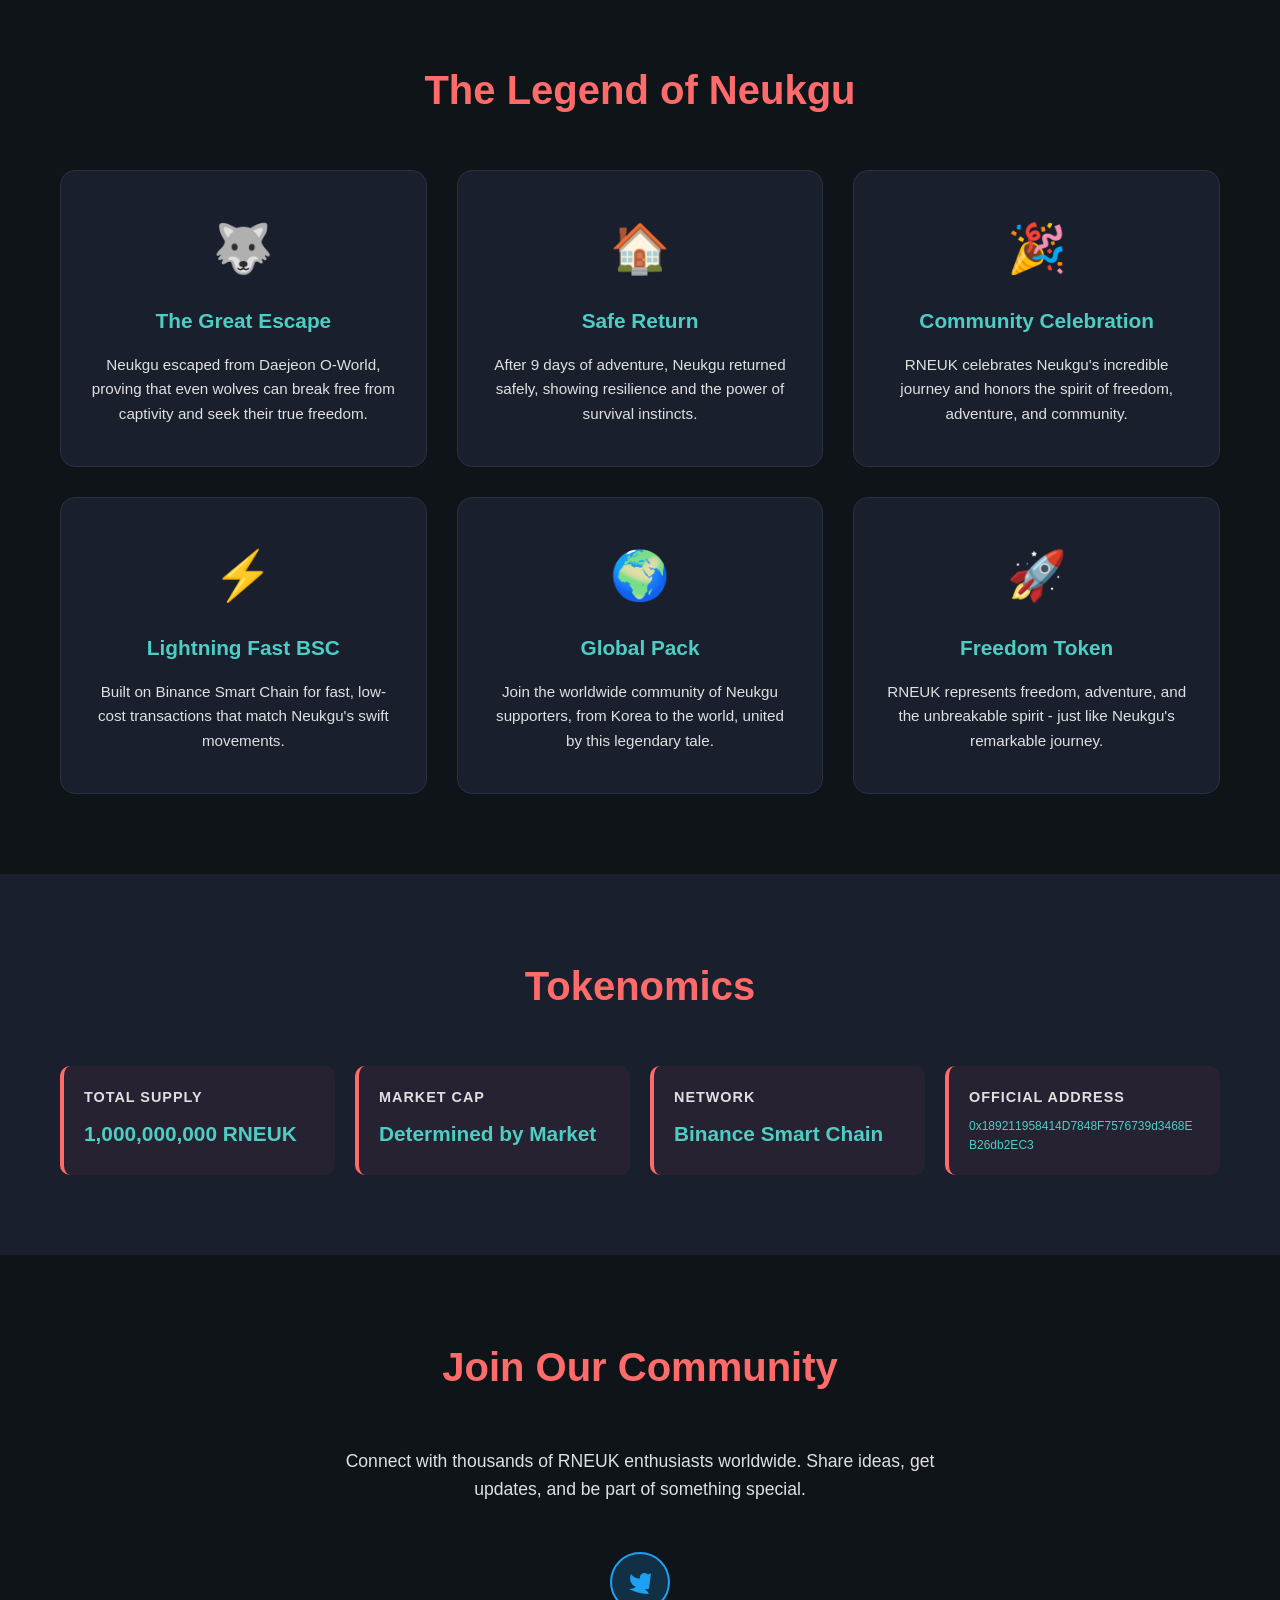
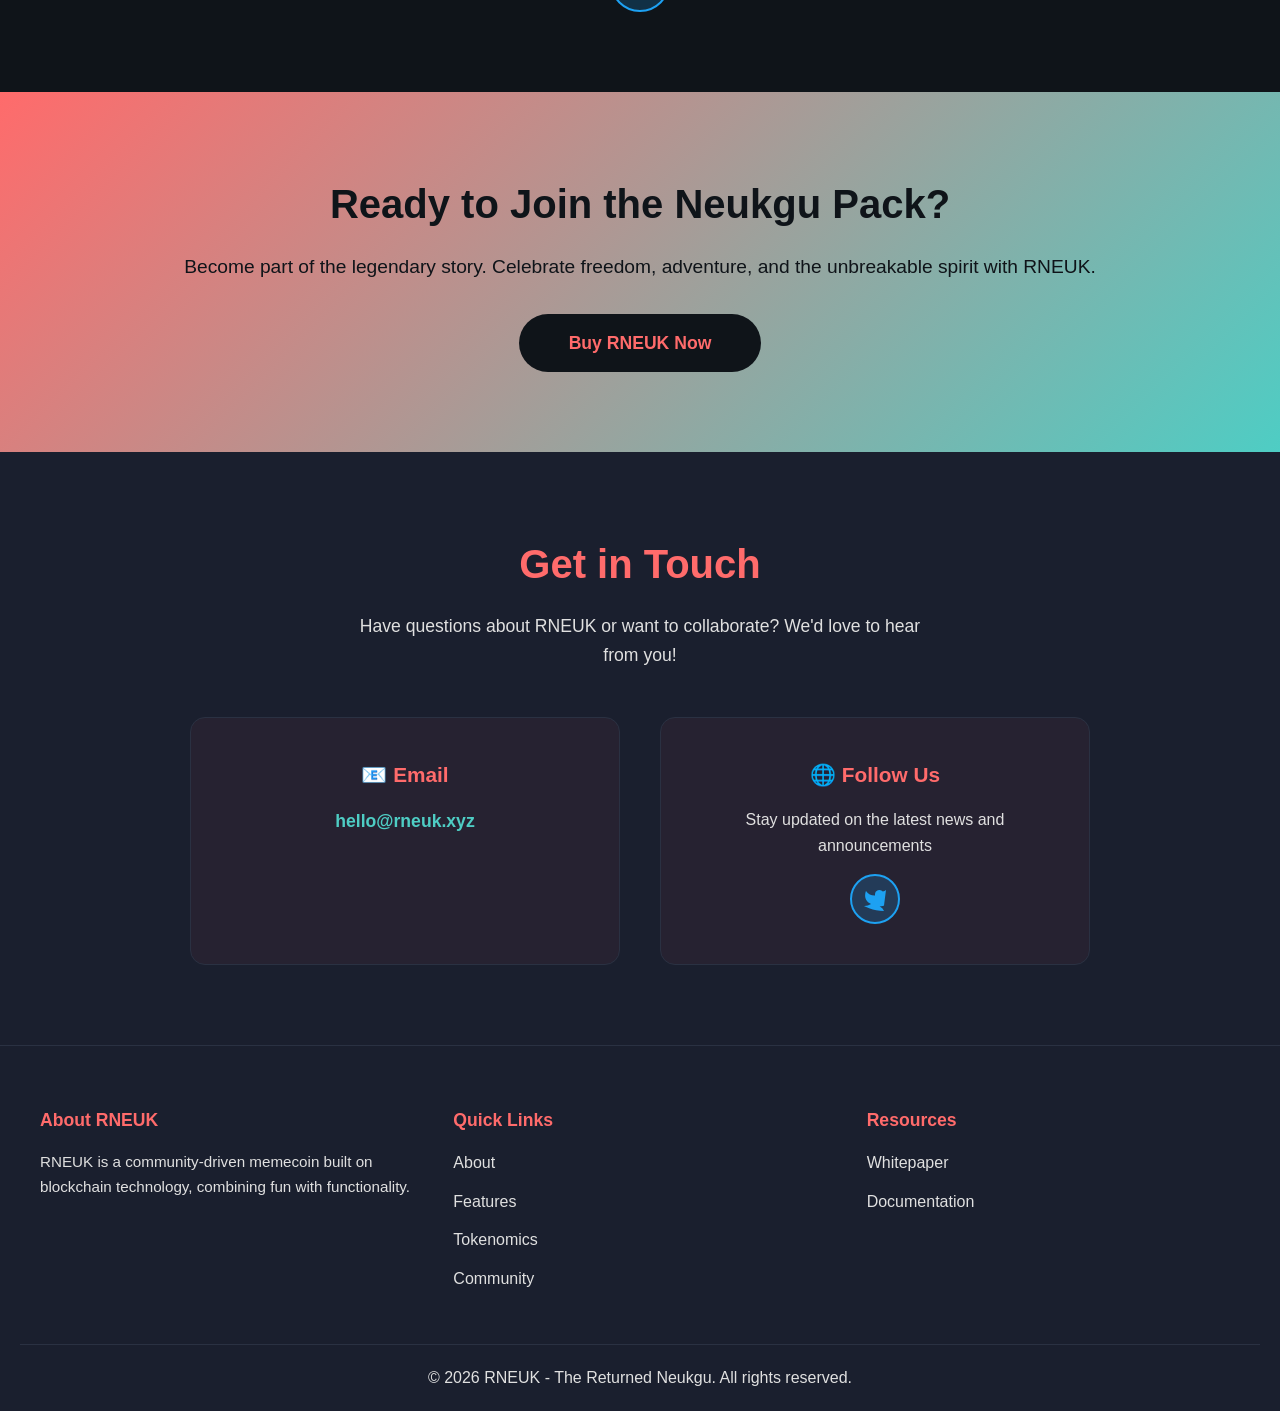
==== commit bdc88ace: "feat : bug fix and add contact information - add gitignore - fix bug on nav-menu(hamburger menu) - a" ====
--- a/index.html
+++ b/index.html
@@ -1,225 +1,345 @@
-<!DOCTYPE html>
+<!doctype html>
 <html lang="en">
-<head>
-    <meta charset="UTF-8">
-    <meta name="viewport" content="width=device-width, initial-scale=1.0">
-    <meta name="description" content="RNEUK - The Returned Neukgu Memecoin. Join the revolution of community-driven cryptocurrency.">
+  <head>
+    <meta charset="UTF-8" />
+    <meta name="viewport" content="width=device-width, initial-scale=1.0" />
+    <meta
+      name="description"
+      content="RNEUK - The Returned Neukgu Memecoin. Join the revolution of community-driven cryptocurrency."
+    />
     <title>RNEUK - Returned Neukgu Memecoin</title>
-    <link rel="stylesheet" href="styles.css">
-    <link rel="icon" type="image/svg+xml" href="static/logo.svg">
-</head>
-<body>
+    <link rel="stylesheet" href="styles.css" />
+    <link rel="icon" type="image/svg+xml" href="static/logo.svg" />
+  </head>
+  <body>
     <!-- Navigation Bar -->
     <nav class="navbar">
-        <div class="nav-container">
-            <div class="nav-logo">
-                <img src="static/logo.svg" alt="RNEUK Logo" class="logo-img">
-                <span>RNEUK</span>
-            </div>
-            <ul class="nav-menu">
-                <li><a href="#about">About</a></li>
-                <li><a href="#features">Features</a></li>
-                <li><a href="#tokenomics">Tokenomics</a></li>
-                <li><a href="#community">Community</a></li>
-                <li><a href="#contact">Contact</a></li>
-            </ul>
-            <div class="hamburger">
-                <span></span>
-                <span></span>
-                <span></span>
-            </div>
-        </div>
+      <div class="nav-container">
+        <div class="nav-logo">
+          <img src="static/logo.svg" alt="RNEUK Logo" class="logo-img" />
+          <span>RNEUK</span>
+        </div>
+        <ul class="nav-menu">
+          <li><a href="#about">About</a></li>
+          <li><a href="#features">Features</a></li>
+          <li><a href="#tokenomics">Tokenomics</a></li>
+          <li><a href="#community">Community</a></li>
+          <li><a href="#contact">Contact</a></li>
+        </ul>
+        <div class="hamburger">
+          <span></span>
+          <span></span>
+          <span></span>
+        </div>
+      </div>
     </nav>
 
     <!-- Hero Section -->
     <section class="hero">
-        <div class="hero-content">
-            <div class="hero-text">
-                <h1>RETURNED NEUKGU</h1>
-                <p class="tagline">The Community's Memecoin</p>
-                <p class="subtitle">Join the revolution. Be part of something extraordinary.</p>
-                <div class="hero-buttons">
-                    <a href="https://pancakeswap.finance/swap?inputCurrency=0x189211958414D7848F7576739d3468EB26db2EC3&outputCurrency=BNB" target="_blank" class="btn btn-primary">Buy RNEUK</a>
-                    <a href="#about" class="btn btn-secondary">Learn More</a>
-                </div>
-            </div>
-            <div class="hero-image">
-                <img src="static/rneuk-remove-bg.png" alt="RNEUK Coin">
-            </div>
-        </div>
+      <div class="hero-content">
+        <div class="hero-text">
+          <h1>RETURNED NEUKGU</h1>
+          <p class="tagline">Celebrating the Legendary Wolf</p>
+          <p class="subtitle">
+            Join the celebration of Neukgu's incredible escape and safe return.
+            A memecoin honoring courage, freedom, and the unbreakable spirit of
+            adventure.
+          </p>
+          <div class="hero-buttons">
+            <a
+              href="https://pancakeswap.finance/swap?inputCurrency=0x189211958414D7848F7576739d3468EB26db2EC3&outputCurrency=BNB"
+              target="_blank"
+              class="btn btn-primary"
+              >Buy RNEUK</a
+            >
+            <a href="#about" class="btn btn-secondary">Learn More</a>
+          </div>
+        </div>
+        <div class="hero-image">
+          <img src="static/rneuk-remove-bg.png" alt="RNEUK Coin" />
+        </div>
+      </div>
     </section>
 
     <!-- About Section -->
     <section id="about" class="about">
-        <div class="container">
-            <h2>About RNEUK</h2>
-            <div class="about-content">
-                <div class="about-text">
-                    <p>RNEUK is more than just a memecoin. It represents the spirit of a community united by a shared vision of decentralized finance and fun. Built on blockchain technology, RNEUK combines the playful nature of memes with the serious potential of cryptocurrency.</p>
-                    <p>With a dedicated community, transparent governance, and innovative features, RNEUK is creating a new standard for memecoin projects.</p>
-                </div>
-                <div class="about-stats">
-                    <div class="stat-item">
-                        <h3>Community</h3>
-                        <p>Strong & Growing</p>
-                    </div>
-                    <div class="stat-item">
-                        <h3>Transparent</h3>
-                        <p>100% Open Source</p>
-                    </div>
-                    <div class="stat-item">
-                        <h3>Secure</h3>
-                        <p>Blockchain Verified</p>
-                    </div>
-                </div>
-            </div>
-        </div>
+      <div class="container">
+        <h2>About RNEUK</h2>
+        <div class="about-content">
+          <div class="about-text">
+            <p>
+              RNEUK is a celebration of Neukgu, the legendary wolf who escaped
+              from Daejeon O-World and returned safely after 9 days of freedom.
+              This incredible story captured the hearts of people worldwide,
+              inspiring a community-driven memecoin that honors courage,
+              resilience, and the spirit of adventure.
+            </p>
+            <p>
+              Built on Binance Smart Chain, RNEUK combines the viral nature of
+              memes with blockchain technology, creating a token that represents
+              freedom, community, and the unbreakable will to survive - just
+              like Neukgu's remarkable journey.
+            </p>
+          </div>
+          <div class="about-stats">
+            <div class="stat-item">
+              <h3>Neukgu's Story</h3>
+              <p>Escape & Return</p>
+            </div>
+            <div class="stat-item">
+              <h3>Community</h3>
+              <p>United by Legend</p>
+            </div>
+            <div class="stat-item">
+              <h3>Freedom</h3>
+              <p>Spirit of Adventure</p>
+            </div>
+          </div>
+        </div>
+      </div>
     </section>
 
     <!-- Features Section -->
     <section id="features" class="features">
-        <div class="container">
-            <h2>Why Choose RNEUK?</h2>
-            <div class="features-grid">
-                <div class="feature-card">
-                    <div class="feature-icon">🚀</div>
-                    <h3>Fast & Efficient</h3>
-                    <p>Lightning-fast transactions with minimal fees powered by blockchain technology.</p>
-                </div>
-                <div class="feature-card">
-                    <div class="feature-icon">🔒</div>
-                    <h3>Secure & Safe</h3>
-                    <p>Built with security at its core. Your funds are protected by industry-leading encryption.</p>
-                </div>
-                <div class="feature-card">
-                    <div class="feature-icon">👥</div>
-                    <h3>Community Driven</h3>
-                    <p>Every decision is made by the community. Your voice matters in RNEUK's future.</p>
-                </div>
-                <div class="feature-card">
-                    <div class="feature-icon">💰</div>
-                    <h3>Rewarding</h3>
-                    <p>Hold RNEUK and earn rewards. The longer you hold, the more you benefit.</p>
-                </div>
-                <div class="feature-card">
-                    <div class="feature-icon">🌍</div>
-                    <h3>Global Reach</h3>
-                    <p>Trade RNEUK on major exchanges. Available worldwide, 24/7.</p>
-                </div>
-                <div class="feature-card">
-                    <div class="feature-icon">🎉</div>
-                    <h3>Fun & Engaging</h3>
-                    <p>More than just a coin. Join events, contests, and community activities.</p>
-                </div>
-            </div>
-        </div>
+      <div class="container">
+        <h2>The Legend of Neukgu</h2>
+        <div class="features-grid">
+          <div class="feature-card">
+            <div class="feature-icon">🐺</div>
+            <h3>The Great Escape</h3>
+            <p>
+              Neukgu escaped from Daejeon O-World, proving that even wolves can
+              break free from captivity and seek their true freedom.
+            </p>
+          </div>
+          <div class="feature-card">
+            <div class="feature-icon">🏠</div>
+            <h3>Safe Return</h3>
+            <p>
+              After 9 days of adventure, Neukgu returned safely, showing
+              resilience and the power of survival instincts.
+            </p>
+          </div>
+          <div class="feature-card">
+            <div class="feature-icon">🎉</div>
+            <h3>Community Celebration</h3>
+            <p>
+              RNEUK celebrates Neukgu's incredible journey and honors the spirit
+              of freedom, adventure, and community.
+            </p>
+          </div>
+          <div class="feature-card">
+            <div class="feature-icon">⚡</div>
+            <h3>Lightning Fast BSC</h3>
+            <p>
+              Built on Binance Smart Chain for fast, low-cost transactions that
+              match Neukgu's swift movements.
+            </p>
+          </div>
+          <div class="feature-card">
+            <div class="feature-icon">🌍</div>
+            <h3>Global Pack</h3>
+            <p>
+              Join the worldwide community of Neukgu supporters, from Korea to
+              the world, united by this legendary tale.
+            </p>
+          </div>
+          <div class="feature-card">
+            <div class="feature-icon">🚀</div>
+            <h3>Freedom Token</h3>
+            <p>
+              RNEUK represents freedom, adventure, and the unbreakable spirit -
+              just like Neukgu's remarkable journey.
+            </p>
+          </div>
+        </div>
+      </div>
     </section>
 
     <!-- Tokenomics Section -->
     <section id="tokenomics" class="tokenomics">
-        <div class="container">
-            <h2>Tokenomics</h2>
-            <div class="tokenomics-content">
-                <div class="tokenomics-info">
-                    <div class="info-item">
-                        <label>Total Supply</label>
-                        <value>1,000,000,000 RNEUK</value>
-                    </div>
-                    <div class="info-item">
-                        <label>Market Cap</label>
-                        <value>Determined by Market</value>
-                    </div>
-                    <div class="info-item">
-                        <label>Network</label>
-                        <value>Binance Smart Chain</value>
-                    </div>
-                    <div class="info-item">
-                        <label>Official Address</label>
-                        <value style="font-size: 0.75rem; word-break: break-all; font-weight: normal;">0x189211958414D7848F7576739d3468EB26db2EC3</value>
-                    </div>
-                </div>
-            </div>
-        </div>
+      <div class="container">
+        <h2>Tokenomics</h2>
+        <div class="tokenomics-content">
+          <div class="tokenomics-info">
+            <div class="info-item">
+              <label>Total Supply</label>
+              <value>1,000,000,000 RNEUK</value>
+            </div>
+            <div class="info-item">
+              <label>Market Cap</label>
+              <value>Determined by Market</value>
+            </div>
+            <div class="info-item">
+              <label>Network</label>
+              <value>Binance Smart Chain</value>
+            </div>
+            <div class="info-item">
+              <label>Official Address</label>
+              <value
+                style="
+                  font-size: 0.75rem;
+                  word-break: break-all;
+                  font-weight: normal;
+                "
+                >0x189211958414D7848F7576739d3468EB26db2EC3</value
+              >
+            </div>
+          </div>
+        </div>
+      </div>
     </section>
 
     <!-- Community Section -->
     <section id="community" class="community">
-        <div class="container">
-            <h2>Join Our Community</h2>
-            <p class="community-description">Connect with thousands of RNEUK enthusiasts worldwide. Share ideas, get updates, and be part of something special.</p>
-            <div class="social-links">
-                <a href="https://twitter.com/RNEUK2026" target="_blank" class="social-btn twitter" title="Twitter">
-                    <svg width="24" height="24" viewBox="0 0 24 24" fill="currentColor">
-                        <path d="M23 3a10.9 10.9 0 01-3.14 1.53 4.48 4.48 0 00-7.86 3v1A10.66 10.66 0 013 4s-4 9 5 13a11.64 11.64 0 01-7 2s9 5 20 5a9.5 9.5 0 00-9-5.5c4.75 2.25 9 0 9 0"/>
-                    </svg>
-                </a>
-                <a href="#" class="social-btn telegram" title="Telegram">
-                    <svg width="24" height="24" viewBox="0 0 24 24" fill="currentColor">
-                        <path d="M16.192 4.75c-4.75 0-8.75 3.5-8.75 7.75s3.75 7.75 8.75 7.75 8.75-3.5 8.75-7.75-4 0-8.75-7.75z"/>
-                    </svg>
-                </a>
-                <a href="#" class="social-btn discord" title="Discord">
-                    <svg width="24" height="24" viewBox="0 0 24 24" fill="currentColor">
-                        <path d="M20.317 4.37a19.791 19.791 0 00-4.885-1.515a.074.074 0 00-.079.037c-.211.375-.444.864-.607 1.25a18.27 18.27 0 00-5.487 0c-.163-.386-.396-.875-.607-1.25a.077.077 0 00-.079-.037A19.736 19.736 0 003.677 4.37a.07.07 0 00-.032.027C.533 9.046-.32 13.58.099 18.057a.082.082 0 00.031.057 19.9 19.9 0 005.993 3.03a.078.078 0 00.084-.028c.462-.63.874-1.295 1.226-1.994a.076.076 0 00-.042-.106 13.107 13.107 0 01-1.872-.892a.077.077 0 01-.008-.128c.126-.094.252-.192.372-.291a.074.074 0 01.077-.01c3.928 1.793 8.18 1.793 12.062 0a.074.074 0 01.078.009c.12.099.246.198.373.292a.077.077 0 01-.006.127c-.598.35-1.222.645-1.873.891a.076.076 0 00-.041.107c.352.699.765 1.364 1.225 1.994a.076.076 0 00.084.028 19.882 19.882 0 006.002-3.03a.077.077 0 00.032-.054c.5-4.786-.838-8.895-3.551-12.542a.061.061 0 00-.031-.028zM8.02 15.33c-1.183 0-2.157-.965-2.157-2.156c0-1.193.93-2.157 2.157-2.157c1.226 0 2.157.964 2.157 2.157c0 1.19-.93 2.155-2.157 2.155zm7.975 0c-1.183 0-2.157-.965-2.157-2.156c0-1.193.93-2.157 2.157-2.157c1.226 0 2.157.964 2.157 2.157c0 1.19-.931 2.155-2.157 2.155z"/>
-                    </svg>
-                </a>
-                <a href="#" class="social-btn reddit" title="Reddit">
-                    <svg width="24" height="24" viewBox="0 0 24 24" fill="currentColor">
-                        <path d="M12 0C5.373 0 0 5.373 0 12s5.373 12 12 12 12-5.373 12-12S18.627 0 12 0zm4.204 8.04a1.5 1.5 0 11-3 0 1.5 1.5 0 013 0zm-8.408 0a1.5 1.5 0 11-3 0 1.5 1.5 0 013 0zm8.408 5.46c-.428 1.066-1.692 1.81-3.204 1.81h-2.408c-1.512 0-2.776-.744-3.204-1.81a.75.75 0 01.684-1.036h7.448a.75.75 0 01.684 1.036z"/>
-                    </svg>
-                </a>
-            </div>
-        </div>
+      <div class="container">
+        <h2>Join Our Community</h2>
+        <p class="community-description">
+          Connect with thousands of RNEUK enthusiasts worldwide. Share ideas,
+          get updates, and be part of something special.
+        </p>
+        <div class="social-links">
+          <a
+            href="https://twitter.com/RNEUK2026"
+            target="_blank"
+            class="social-btn twitter"
+            title="Twitter"
+          >
+            <svg width="24" height="24" viewBox="0 0 24 24" fill="currentColor">
+              <path
+                d="M23 3a10.9 10.9 0 01-3.14 1.53 4.48 4.48 0 00-7.86 3v1A10.66 10.66 0 013 4s-4 9 5 13a11.64 11.64 0 01-7 2s9 5 20 5a9.5 9.5 0 00-9-5.5c4.75 2.25 9 0 9 0"
+              />
+            </svg>
+          </a>
+        </div>
+      </div>
     </section>
 
     <!-- CTA Section -->
     <section class="cta">
-        <div class="container">
-            <h2>Ready to Join the RNEUK Revolution?</h2>
-            <p>Start your journey with RNEUK today. Get tokens, join the community, and be part of the future.</p>
-            <a href="https://pancakeswap.finance/swap?inputCurrency=0x189211958414D7848F7576739d3468EB26db2EC3&outputCurrency=BNB" target="_blank" class="btn btn-large">Buy RNEUK Now</a>
-        </div>
+      <div class="container">
+        <h2>Ready to Join the Neukgu Pack?</h2>
+        <p>
+          Become part of the legendary story. Celebrate freedom, adventure, and
+          the unbreakable spirit with RNEUK.
+        </p>
+        <a
+          href="https://pancakeswap.finance/swap?inputCurrency=BNB&outputCurrency=0x189211958414D7848F7576739d3468EB26db2EC3"
+          target="_blank"
+          class="btn btn-large"
+          >Buy RNEUK Now</a
+        >
+      </div>
+    </section>
+
+    <!-- Contact Section -->
+    <section id="contact" class="contact">
+      <div class="container">
+        <h2>Get in Touch</h2>
+        <p class="contact-description">
+          Have questions about RNEUK or want to collaborate? We'd love to hear
+          from you!
+        </p>
+        <div class="contact-content">
+          <div class="contact-info">
+            <h3>📧 Email</h3>
+            <p>
+              <a href="mailto:hello@rneuk.xyz">hello@rneuk.xyz</a>
+            </p>
+          </div>
+          <div class="contact-info">
+            <h3>🌐 Follow Us</h3>
+            <p>Stay updated on the latest news and announcements</p>
+            <div class="social-links-contact">
+              <a
+                href="https://twitter.com/RNEUK2026"
+                target="_blank"
+                class="social-btn twitter"
+                title="Twitter"
+              >
+                <svg
+                  width="24"
+                  height="24"
+                  viewBox="0 0 24 24"
+                  fill="currentColor"
+                >
+                  <path
+                    d="M23 3a10.9 10.9 0 01-3.14 1.53 4.48 4.48 0 00-7.86 3v1A10.66 10.66 0 013 4s-4 9 5 13a11.64 11.64 0 01-7 2s9 5 20 5a9.5 9.5 0 00-9-5.5c4.75 2.25 9 0 9 0"
+                  />
+                </svg>
+              </a>
+              <!-- <a href="#" class="social-btn telegram" title="Telegram">
+                <svg
+                  width="24"
+                  height="24"
+                  viewBox="0 0 24 24"
+                  fill="currentColor"
+                >
+                  <path
+                    d="M16.192 4.75c-4.75 0-8.75 3.5-8.75 7.75s3.75 7.75 8.75 7.75 8.75-3.5 8.75-7.75-4 0-8.75-7.75z"
+                  />
+                </svg>
+              </a>
+              <a href="#" class="social-btn discord" title="Discord">
+                <svg
+                  width="24"
+                  height="24"
+                  viewBox="0 0 24 24"
+                  fill="currentColor"
+                >
+                  <path
+                    d="M20.317 4.37a19.791 19.791 0 00-4.885-1.515a.074.074 0 00-.079.037c-.211.375-.444.864-.607 1.25a18.27 18.27 0 00-5.487 0c-.163-.386-.396-.875-.607-1.25a.077.077 0 00-.079-.037A19.736 19.736 0 003.677 4.37a.07.07 0 00-.032.027C.533 9.046-.32 13.58.099 18.057a.082.082 0 00.031.057 19.9 19.9 0 005.993 3.03a.078.078 0 00.084-.028c.462-.63.874-1.295 1.226-1.994a.076.076 0 00-.042-.106 13.107 13.107 0 01-1.872-.892a.077.077 0 01-.008-.128c.126-.094.252-.192.372-.291a.074.074 0 01.077-.01c3.928 1.793 8.18 1.793 12.062 0a.074.074 0 01.078.009c.12.099.246.198.373.292a.077.077 0 01-.006.127c-.598.35-1.222.645-1.873.891a.076.076 0 00-.041.107c.352.699.765 1.364 1.225 1.994a.076.076 0 00.084.028 19.882 19.882 0 006.002-3.03a.077.077 0 00.032-.054c.5-4.786-.838-8.895-3.551-12.542a.061.061 0 00-.031-.028zM8.02 15.33c-1.183 0-2.157-.965-2.157-2.156c0-1.193.93-2.157 2.157-2.157c1.226 0 2.157.964 2.157 2.157c0 1.19-.93 2.155-2.157 2.155zm7.975 0c-1.183 0-2.157-.965-2.157-2.156c0-1.193.93-2.157 2.157-2.157c1.226 0 2.157.964 2.157 2.157c0 1.19-.931 2.155-2.157 2.155z"
+                  />
+                </svg>
+              </a> -->
+            </div>
+          </div>
+        </div>
+      </div>
     </section>
 
     <!-- Footer -->
     <footer class="footer">
-        <div class="footer-content">
-            <div class="footer-section">
-                <h4>About RNEUK</h4>
-                <p>RNEUK is a community-driven memecoin built on blockchain technology, combining fun with functionality.</p>
-            </div>
-            <div class="footer-section">
-                <h4>Quick Links</h4>
-                <ul>
-                    <li><a href="#about">About</a></li>
-                    <li><a href="#features">Features</a></li>
-                    <li><a href="#tokenomics">Tokenomics</a></li>
-                    <li><a href="#community">Community</a></li>
-                </ul>
-            </div>
-            <div class="footer-section">
-                <h4>Resources</h4>
-                <ul>
-                    <li><a href="#">Whitepaper</a></li>
-                    <li><a href="#">Documentation</a></li>
-                    <li><a href="#">GitHub</a></li>
-                    <li><a href="#">Roadmap</a></li>
-                </ul>
-            </div>
-            <div class="footer-section">
-                <h4>Legal</h4>
-                <ul>
-                    <li><a href="#">Privacy Policy</a></li>
-                    <li><a href="#">Terms of Service</a></li>
-                    <li><a href="#">Disclaimer</a></li>
-                </ul>
-            </div>
-        </div>
-        <div class="footer-bottom">
-            <p>&copy; 2024 RNEUK - Returned Neukgu. All rights reserved.</p>
-        </div>
+      <div class="footer-content">
+        <div class="footer-section">
+          <h4>About RNEUK</h4>
+          <p>
+            RNEUK is a community-driven memecoin built on blockchain technology,
+            combining fun with functionality.
+          </p>
+        </div>
+        <div class="footer-section">
+          <h4>Quick Links</h4>
+          <ul>
+            <li><a href="#about">About</a></li>
+            <li><a href="#features">Features</a></li>
+            <li><a href="#tokenomics">Tokenomics</a></li>
+            <li><a href="#community">Community</a></li>
+          </ul>
+        </div>
+        <div class="footer-section">
+          <h4>Resources</h4>
+          <ul>
+            <li><a href="#">Whitepaper</a></li>
+            <li><a href="#">Documentation</a></li>
+            <!-- <li><a href="#">GitHub</a></li>
+            <li><a href="#">Roadmap</a></li> -->
+          </ul>
+        </div>
+        <!-- <div class="footer-section">
+          <h4>Legal</h4>
+          <ul>
+            <li><a href="#">Privacy Policy</a></li>
+            <li><a href="#">Terms of Service</a></li>
+            <li><a href="#">Disclaimer</a></li>
+          </ul>
+        </div> -->
+      </div>
+      <div class="footer-bottom">
+        <p>&copy; 2026 RNEUK - The Returned Neukgu. All rights reserved.</p>
+      </div>
     </footer>
 
     <script src="script.js"></script>
-</body>
+  </body>
 </html>
--- a/styles.css
+++ b/styles.css
@@ -3,37 +3,37 @@
    ================================ */
 
 :root {
-    --primary-color: #FF6B6B;
-    --secondary-color: #4ECDC4;
-    --accent-color: #FFE66D;
-    --dark-bg: #0F1419;
-    --light-bg: #1A1F2E;
-    --text-light: #E0E0E0;
-    --text-dark: #0F1419;
-    --border-color: #2A3142;
+  --primary-color: #ff6b6b;
+  --secondary-color: #4ecdc4;
+  --accent-color: #ffe66d;
+  --dark-bg: #0f1419;
+  --light-bg: #1a1f2e;
+  --text-light: #e0e0e0;
+  --text-dark: #0f1419;
+  --border-color: #2a3142;
 }
 
 * {
-    margin: 0;
-    padding: 0;
-    box-sizing: border-box;
+  margin: 0;
+  padding: 0;
+  box-sizing: border-box;
 }
 
 html {
-    scroll-behavior: smooth;
+  scroll-behavior: smooth;
 }
 
 body {
-    font-family: 'Segoe UI', Tahoma, Geneva, Verdana, sans-serif;
-    background-color: var(--dark-bg);
-    color: var(--text-light);
-    line-height: 1.6;
+  font-family: "Segoe UI", Tahoma, Geneva, Verdana, sans-serif;
+  background-color: var(--dark-bg);
+  color: var(--text-light);
+  line-height: 1.6;
 }
 
 .container {
-    max-width: 1200px;
-    margin: 0 auto;
-    padding: 0 20px;
+  max-width: 1200px;
+  margin: 0 auto;
+  padding: 0 20px;
 }
 
 /* ================================
@@ -41,68 +41,80 @@
    ================================ */
 
 .navbar {
-    background-color: rgba(15, 20, 25, 0.95);
-    backdrop-filter: blur(10px);
-    padding: 1rem 0;
-    position: sticky;
-    top: 0;
-    z-index: 1000;
-    border-bottom: 1px solid var(--border-color);
+  background-color: rgba(15, 20, 25, 0.95);
+  backdrop-filter: blur(10px);
+  padding: 1rem 0;
+  position: sticky;
+  top: 0;
+  z-index: 1000;
+  border-bottom: 1px solid var(--border-color);
 }
 
 .nav-container {
-    max-width: 1200px;
-    margin: 0 auto;
-    padding: 0 20px;
-    display: flex;
-    justify-content: space-between;
-    align-items: center;
+  max-width: 1200px;
+  margin: 0 auto;
+  padding: 0 20px;
+  display: flex;
+  justify-content: space-between;
+  align-items: center;
 }
 
 .nav-logo {
-    display: flex;
-    align-items: center;
-    font-size: 1.5rem;
-    font-weight: bold;
-    color: var(--primary-color);
-    text-decoration: none;
-    gap: 10px;
+  display: flex;
+  align-items: center;
+  font-size: 1.5rem;
+  font-weight: bold;
+  color: var(--primary-color);
+  text-decoration: none;
+  gap: 10px;
 }
 
 .logo-img {
-    width: 40px;
-    height: 40px;
+  width: 40px;
+  height: 40px;
 }
 
 .nav-menu {
-    display: flex;
-    list-style: none;
-    gap: 2rem;
+  display: flex;
+  list-style: none;
+  gap: 2rem;
 }
 
 .nav-menu a {
-    color: var(--text-light);
-    text-decoration: none;
-    transition: color 0.3s ease;
-    font-weight: 500;
+  color: var(--text-light);
+  text-decoration: none;
+  transition: color 0.3s ease;
+  font-weight: 500;
 }
 
 .nav-menu a:hover {
-    color: var(--primary-color);
+  color: var(--primary-color);
 }
 
 .hamburger {
-    display: none;
-    flex-direction: column;
-    cursor: pointer;
+  display: none;
+  flex-direction: column;
+  cursor: pointer;
 }
 
 .hamburger span {
-    width: 25px;
-    height: 3px;
-    background-color: var(--primary-color);
-    margin: 5px 0;
-    transition: 0.3s;
+  width: 25px;
+  height: 3px;
+  background-color: var(--primary-color);
+  margin: 5px 0;
+  transition: 0.3s;
+}
+
+.hamburger.active span:nth-child(1) {
+  transform: rotate(45deg) translate(10px, 10px);
+}
+
+.hamburger.active span:nth-child(2) {
+  opacity: 0;
+}
+
+.hamburger.active span:nth-child(3) {
+  transform: rotate(-45deg) translate(7px, -7px);
 }
 
 /* ================================
@@ -110,111 +122,120 @@
    ================================ */
 
 .hero {
-    padding: 120px 20px;
-    background: linear-gradient(135deg, rgba(255, 107, 107, 0.1) 0%, rgba(78, 205, 196, 0.1) 100%);
-    min-height: 100vh;
-    display: flex;
-    align-items: center;
+  padding: 120px 20px;
+  background: linear-gradient(
+    135deg,
+    rgba(255, 107, 107, 0.1) 0%,
+    rgba(78, 205, 196, 0.1) 100%
+  );
+  min-height: 100vh;
+  display: flex;
+  align-items: center;
 }
 
 .hero-content {
-    max-width: 1200px;
-    margin: 0 auto;
-    display: grid;
-    grid-template-columns: 1fr 1fr;
-    gap: 60px;
-    align-items: center;
-    width: 100%;
+  max-width: 1200px;
+  margin: 0 auto;
+  display: grid;
+  grid-template-columns: 1fr 1fr;
+  gap: 60px;
+  align-items: center;
+  width: 100%;
 }
 
 .hero-text h1 {
-    font-size: 4rem;
-    font-weight: bold;
-    margin-bottom: 1rem;
-    background: linear-gradient(135deg, var(--primary-color), var(--secondary-color));
-    -webkit-background-clip: text;
-    -webkit-text-fill-color: transparent;
-    background-clip: text;
+  font-size: 4rem;
+  font-weight: bold;
+  margin-bottom: 1rem;
+  background: linear-gradient(
+    135deg,
+    var(--primary-color),
+    var(--secondary-color)
+  );
+  -webkit-background-clip: text;
+  -webkit-text-fill-color: transparent;
+  background-clip: text;
 }
 
 .hero-text .tagline {
-    font-size: 1.5rem;
-    color: var(--secondary-color);
-    margin-bottom: 0.5rem;
+  font-size: 1.5rem;
+  color: var(--secondary-color);
+  margin-bottom: 0.5rem;
 }
 
 .hero-text .subtitle {
-    font-size: 1.2rem;
-    color: var(--text-light);
-    margin-bottom: 2rem;
-    line-height: 1.8;
+  font-size: 1.2rem;
+  color: var(--text-light);
+  margin-bottom: 2rem;
+  line-height: 1.8;
 }
 
 .hero-buttons {
-    display: flex;
-    gap: 1rem;
-    flex-wrap: wrap;
+  display: flex;
+  gap: 1rem;
+  flex-wrap: wrap;
 }
 
 .btn {
-    padding: 12px 30px;
-    border-radius: 50px;
-    font-size: 1rem;
-    font-weight: 600;
-    text-decoration: none;
-    transition: all 0.3s ease;
-    border: none;
-    cursor: pointer;
-    display: inline-block;
+  padding: 12px 30px;
+  border-radius: 50px;
+  font-size: 1rem;
+  font-weight: 600;
+  text-decoration: none;
+  transition: all 0.3s ease;
+  border: none;
+  cursor: pointer;
+  display: inline-block;
 }
 
 .btn-primary {
-    background: linear-gradient(135deg, var(--primary-color), #FF5252);
-    color: white;
-    box-shadow: 0 10px 30px rgba(255, 107, 107, 0.3);
+  background: linear-gradient(135deg, var(--primary-color), #ff5252);
+  color: white;
+  box-shadow: 0 10px 30px rgba(255, 107, 107, 0.3);
 }
 
 .btn-primary:hover {
-    transform: translateY(-3px);
-    box-shadow: 0 15px 40px rgba(255, 107, 107, 0.4);
+  transform: translateY(-3px);
+  box-shadow: 0 15px 40px rgba(255, 107, 107, 0.4);
 }
 
 .btn-secondary {
-    background-color: transparent;
-    color: var(--secondary-color);
-    border: 2px solid var(--secondary-color);
+  background-color: transparent;
+  color: var(--secondary-color);
+  border: 2px solid var(--secondary-color);
 }
 
 .btn-secondary:hover {
-    background-color: var(--secondary-color);
-    color: var(--dark-bg);
+  background-color: var(--secondary-color);
+  color: var(--dark-bg);
 }
 
 .btn-large {
-    padding: 15px 50px;
-    font-size: 1.1rem;
+  padding: 15px 50px;
+  font-size: 1.1rem;
 }
 
 .hero-image {
-    display: flex;
-    justify-content: center;
-    align-items: center;
+  display: flex;
+  justify-content: center;
+  align-items: center;
 }
 
 .hero-image img {
-    max-width: 100%;
-    height: auto;
-    filter: drop-shadow(0 20px 40px rgba(255, 107, 107, 0.3));
-    animation: float 3s ease-in-out infinite;
+  max-width: 100%;
+  height: auto;
+  filter: drop-shadow(0 20px 40px rgba(255, 107, 107, 0.3));
+  animation: float 3s ease-in-out infinite;
 }
 
 @keyframes float {
-    0%, 100% {
-        transform: translateY(0px);
-    }
-    50% {
-        transform: translateY(-20px);
-    }
+  0%,
+  100% {
+    transform: translateY(0px);
+  }
+  50% {
+    transform: translateY(-20px);
+  }
 }
 
 /* ================================
@@ -222,8 +243,8 @@
    ================================ */
 
 .about {
-    padding: 80px 20px;
-    background-color: var(--light-bg);
+  padding: 80px 20px;
+  background-color: var(--light-bg);
 }
 
 .about h2,
@@ -231,415 +252,524 @@
 .tokenomics h2,
 .community h2,
 .cta h2 {
+  font-size: 2.5rem;
+  margin-bottom: 3rem;
+  text-align: center;
+  color: var(--primary-color);
+}
+
+.about-content {
+  display: grid;
+  grid-template-columns: 1fr 1fr;
+  gap: 60px;
+  align-items: center;
+}
+
+.about-text p {
+  font-size: 1.1rem;
+  margin-bottom: 1.5rem;
+  line-height: 1.8;
+  color: var(--text-light);
+}
+
+.about-stats {
+  display: grid;
+  grid-template-columns: repeat(3, 1fr);
+  gap: 20px;
+}
+
+.stat-item {
+  background-color: rgba(255, 107, 107, 0.1);
+  padding: 30px 20px;
+  border-radius: 15px;
+  text-align: center;
+  border: 1px solid var(--border-color);
+}
+
+.stat-item h3 {
+  color: var(--primary-color);
+  font-size: 1.3rem;
+  margin-bottom: 0.5rem;
+}
+
+.stat-item p {
+  color: var(--text-light);
+  margin: 0;
+}
+
+/* ================================
+   Features Section
+   ================================ */
+
+.features {
+  padding: 80px 20px;
+  background-color: var(--dark-bg);
+}
+
+.features-grid {
+  display: grid;
+  grid-template-columns: repeat(auto-fit, minmax(300px, 1fr));
+  gap: 30px;
+}
+
+.feature-card {
+  background-color: var(--light-bg);
+  padding: 40px 30px;
+  border-radius: 15px;
+  border: 1px solid var(--border-color);
+  text-align: center;
+  transition: all 0.3s ease;
+  cursor: pointer;
+}
+
+.feature-card:hover {
+  transform: translateY(-10px);
+  border-color: var(--primary-color);
+  box-shadow: 0 20px 40px rgba(255, 107, 107, 0.2);
+}
+
+.feature-icon {
+  font-size: 3rem;
+  margin-bottom: 1rem;
+}
+
+.feature-card h3 {
+  font-size: 1.3rem;
+  margin-bottom: 1rem;
+  color: var(--secondary-color);
+}
+
+.feature-card p {
+  color: var(--text-light);
+  font-size: 0.95rem;
+  line-height: 1.6;
+}
+
+/* ================================
+   Tokenomics Section
+   ================================ */
+
+.tokenomics {
+  padding: 80px 20px;
+  background-color: var(--light-bg);
+}
+
+.tokenomics-content {
+  display: grid;
+  grid-template-columns: 1fr;
+  gap: 60px;
+  align-items: start;
+}
+
+.tokenomics-info {
+  display: grid;
+  grid-template-columns: repeat(4, 1fr);
+  gap: 20px;
+}
+
+.info-item {
+  background-color: rgba(255, 107, 107, 0.05);
+  padding: 20px;
+  border-radius: 10px;
+  border-left: 4px solid var(--primary-color);
+}
+
+.info-item label {
+  display: block;
+  color: var(--text-light);
+  font-size: 0.9rem;
+  text-transform: uppercase;
+  letter-spacing: 1px;
+  margin-bottom: 0.5rem;
+  font-weight: 600;
+}
+
+.info-item value {
+  display: block;
+  color: var(--secondary-color);
+  font-size: 1.3rem;
+  font-weight: bold;
+}
+
+/* ================================
+   Community Section
+   ================================ */
+
+.community {
+  padding: 80px 20px;
+  background-color: var(--dark-bg);
+  text-align: center;
+}
+
+.community-description {
+  font-size: 1.1rem;
+  color: var(--text-light);
+  margin-bottom: 3rem;
+  max-width: 600px;
+  margin-left: auto;
+  margin-right: auto;
+}
+
+.social-links {
+  display: flex;
+  justify-content: center;
+  gap: 30px;
+  flex-wrap: wrap;
+}
+
+.social-btn {
+  width: 60px;
+  height: 60px;
+  border-radius: 50%;
+  display: flex;
+  align-items: center;
+  justify-content: center;
+  color: white;
+  transition: all 0.3s ease;
+  border: 2px solid var(--border-color);
+}
+
+.social-btn:hover {
+  transform: translateY(-5px);
+}
+
+.social-btn.twitter {
+  background-color: rgba(29, 161, 242, 0.2);
+  border-color: #1da1f2;
+  color: #1da1f2;
+}
+
+.social-btn.twitter:hover {
+  background-color: #1da1f2;
+  color: white;
+}
+
+.social-btn.telegram {
+  background-color: rgba(0, 136, 204, 0.2);
+  border-color: #0088cc;
+  color: #0088cc;
+}
+
+.social-btn.telegram:hover {
+  background-color: #0088cc;
+  color: white;
+}
+
+.social-btn.discord {
+  background-color: rgba(88, 101, 242, 0.2);
+  border-color: #5865f2;
+  color: #5865f2;
+}
+
+.social-btn.discord:hover {
+  background-color: #5865f2;
+  color: white;
+}
+
+.social-btn.reddit {
+  background-color: rgba(255, 69, 0, 0.2);
+  border-color: #ff4500;
+  color: #ff4500;
+}
+
+.social-btn.reddit:hover {
+  background-color: #ff4500;
+  color: white;
+}
+
+/* ================================
+   Contact Section
+   ================================ */
+
+.contact {
+  padding: 80px 20px;
+  background-color: var(--light-bg);
+}
+
+.contact h2 {
+  font-size: 2.5rem;
+  margin-bottom: 1rem;
+  text-align: center;
+  color: var(--primary-color);
+}
+
+.contact-description {
+  font-size: 1.1rem;
+  color: var(--text-light);
+  margin-bottom: 3rem;
+  max-width: 600px;
+  margin-left: auto;
+  margin-right: auto;
+  text-align: center;
+}
+
+.contact-content {
+  display: grid;
+  grid-template-columns: repeat(auto-fit, minmax(300px, 1fr));
+  gap: 40px;
+  max-width: 900px;
+  margin: 0 auto;
+}
+
+.contact-info {
+  background-color: rgba(255, 107, 107, 0.05);
+  padding: 40px 30px;
+  border-radius: 15px;
+  border: 1px solid var(--border-color);
+  text-align: center;
+}
+
+.contact-info h3 {
+  color: var(--primary-color);
+  font-size: 1.3rem;
+  margin-bottom: 1rem;
+}
+
+.contact-info p {
+  color: var(--text-light);
+  font-size: 1rem;
+  margin-bottom: 1rem;
+}
+
+.contact-info a {
+  color: var(--secondary-color);
+  text-decoration: none;
+  font-weight: bold;
+  transition: color 0.3s ease;
+  font-size: 1.1rem;
+}
+
+.contact-info a:hover {
+  color: var(--primary-color);
+}
+
+.social-links-contact {
+  display: flex;
+  justify-content: center;
+  gap: 20px;
+  flex-wrap: wrap;
+  margin-top: 1rem;
+}
+
+.social-links-contact .social-btn {
+  width: 50px;
+  height: 50px;
+}
+
+/* ================================
+   CTA Section
+   ================================ */
+
+.cta {
+  padding: 80px 20px;
+  background: linear-gradient(
+    135deg,
+    var(--primary-color),
+    var(--secondary-color)
+  );
+  text-align: center;
+}
+
+.cta h2 {
+  color: var(--dark-bg);
+  font-size: 2.5rem;
+  margin-bottom: 1rem;
+}
+
+.cta p {
+  color: var(--dark-bg);
+  font-size: 1.2rem;
+  margin-bottom: 2rem;
+}
+
+.cta .btn {
+  background-color: var(--dark-bg);
+  color: var(--primary-color);
+  font-weight: 700;
+}
+
+.cta .btn:hover {
+  background-color: var(--dark-bg);
+  transform: scale(1.05);
+}
+
+/* ================================
+   Footer
+   ================================ */
+
+.footer {
+  background-color: var(--light-bg);
+  padding: 60px 20px 20px;
+  border-top: 1px solid var(--border-color);
+}
+
+.footer-content {
+  max-width: 1200px;
+  margin: 0 auto;
+  display: grid;
+  grid-template-columns: repeat(auto-fit, minmax(250px, 1fr));
+  gap: 40px;
+  margin-bottom: 40px;
+}
+
+.footer-section h4 {
+  color: var(--primary-color);
+  margin-bottom: 1rem;
+  font-size: 1.1rem;
+}
+
+.footer-section p {
+  color: var(--text-light);
+  font-size: 0.95rem;
+  line-height: 1.6;
+}
+
+.footer-section ul {
+  list-style: none;
+}
+
+.footer-section ul li {
+  margin-bottom: 0.8rem;
+}
+
+.footer-section a {
+  color: var(--text-light);
+  text-decoration: none;
+  transition: color 0.3s ease;
+}
+
+.footer-section a:hover {
+  color: var(--primary-color);
+}
+
+.footer-bottom {
+  text-align: center;
+  padding-top: 20px;
+  border-top: 1px solid var(--border-color);
+  color: var(--text-light);
+}
+
+/* ================================
+   Responsive Design
+   ================================ */
+
+@media (max-width: 768px) {
+  .nav-menu {
+    position: absolute;
+    left: 0;
+    top: 60px;
+    flex-direction: column;
+    background-color: rgba(15, 20, 25, 0.98);
+    width: 100%;
+    text-align: center;
+    display: none;
+    border-bottom: 1px solid var(--border-color);
+  }
+
+  .nav-menu.active {
+    display: flex;
+  }
+
+  .nav-menu li {
+    padding: 1rem 0;
+    border-bottom: 1px solid var(--border-color);
+  }
+
+  .nav-menu li:last-child {
+    border-bottom: none;
+  }
+
+  .hamburger {
+    display: flex;
+  }
+
+  .hero-content {
+    grid-template-columns: 1fr;
+    gap: 30px;
+  }
+
+  .hero-text h1 {
     font-size: 2.5rem;
-    margin-bottom: 3rem;
+  }
+
+  .hero-text .tagline {
+    font-size: 1.2rem;
+  }
+
+  .about-content,
+  .tokenomics-content {
+    grid-template-columns: 1fr;
+    gap: 40px;
+  }
+
+  .about-stats {
+    grid-template-columns: 1fr;
+  }
+
+  .about h2,
+  .features h2,
+  .tokenomics h2,
+  .community h2,
+  .contact h2,
+  .cta h2 {
+    font-size: 2rem;
+  }
+
+  .features-grid {
+    grid-template-columns: 1fr;
+  }
+
+  .tokenomics-info {
+    grid-template-columns: repeat(2, 1fr);
+  }
+
+  .footer-content {
+    grid-template-columns: 1fr;
+    gap: 30px;
+  }
+
+  .social-links {
+    gap: 20px;
+  }
+
+  .contact-content {
+    grid-template-columns: 1fr;
+  }
+
+  .social-btn {
+    width: 50px;
+    height: 50px;
+  }
+}
+
+@media (max-width: 480px) {
+  .hero-text h1 {
+    font-size: 2rem;
+  }
+
+  .hero-text .tagline {
+    font-size: 1rem;
+  }
+
+  .hero-text .subtitle {
+    font-size: 0.95rem;
+  }
+
+  .hero-buttons {
+    flex-direction: column;
+  }
+
+  .btn {
+    width: 100%;
     text-align: center;
-    color: var(--primary-color);
-}
-
-.about-content {
-    display: grid;
-    grid-template-columns: 1fr 1fr;
-    gap: 60px;
-    align-items: center;
-}
-
-.about-text p {
-    font-size: 1.1rem;
-    margin-bottom: 1.5rem;
-    line-height: 1.8;
-    color: var(--text-light);
-}
-
-.about-stats {
-    display: grid;
-    grid-template-columns: repeat(3, 1fr);
-    gap: 20px;
-}
-
-.stat-item {
-    background-color: rgba(255, 107, 107, 0.1);
-    padding: 30px 20px;
-    border-radius: 15px;
-    text-align: center;
-    border: 1px solid var(--border-color);
-}
-
-.stat-item h3 {
-    color: var(--primary-color);
-    font-size: 1.3rem;
-    margin-bottom: 0.5rem;
-}
-
-.stat-item p {
-    color: var(--text-light);
-    margin: 0;
-}
-
-/* ================================
-   Features Section
-   ================================ */
-
-.features {
-    padding: 80px 20px;
-    background-color: var(--dark-bg);
-}
-
-.features-grid {
-    display: grid;
-    grid-template-columns: repeat(auto-fit, minmax(300px, 1fr));
-    gap: 30px;
-}
-
-.feature-card {
-    background-color: var(--light-bg);
-    padding: 40px 30px;
-    border-radius: 15px;
-    border: 1px solid var(--border-color);
-    text-align: center;
-    transition: all 0.3s ease;
-    cursor: pointer;
-}
-
-.feature-card:hover {
-    transform: translateY(-10px);
-    border-color: var(--primary-color);
-    box-shadow: 0 20px 40px rgba(255, 107, 107, 0.2);
-}
-
-.feature-icon {
-    font-size: 3rem;
-    margin-bottom: 1rem;
-}
-
-.feature-card h3 {
-    font-size: 1.3rem;
-    margin-bottom: 1rem;
-    color: var(--secondary-color);
-}
-
-.feature-card p {
-    color: var(--text-light);
-    font-size: 0.95rem;
-    line-height: 1.6;
-}
-
-/* ================================
-   Tokenomics Section
-   ================================ */
-
-.tokenomics {
-    padding: 80px 20px;
-    background-color: var(--light-bg);
-}
-
-.tokenomics-content {
-    display: grid;
-    grid-template-columns: 1fr;
-    gap: 60px;
-    align-items: start;
-}
-
-.tokenomics-info {
-    display: grid;
-    grid-template-columns: repeat(4, 1fr);
-    gap: 20px;
-}
-
-.info-item {
-    background-color: rgba(255, 107, 107, 0.05);
-    padding: 20px;
-    border-radius: 10px;
-    border-left: 4px solid var(--primary-color);
-}
-
-.info-item label {
-    display: block;
-    color: var(--text-light);
-    font-size: 0.9rem;
-    text-transform: uppercase;
-    letter-spacing: 1px;
-    margin-bottom: 0.5rem;
-    font-weight: 600;
-}
-
-.info-item value {
-    display: block;
-    color: var(--secondary-color);
-    font-size: 1.3rem;
-    font-weight: bold;
-}
-
-/* ================================
-   Community Section
-   ================================ */
-
-.community {
-    padding: 80px 20px;
-    background-color: var(--dark-bg);
-    text-align: center;
-}
-
-.community-description {
-    font-size: 1.1rem;
-    color: var(--text-light);
-    margin-bottom: 3rem;
-    max-width: 600px;
-    margin-left: auto;
-    margin-right: auto;
-}
-
-.social-links {
-    display: flex;
-    justify-content: center;
-    gap: 30px;
-    flex-wrap: wrap;
-}
-
-.social-btn {
-    width: 60px;
-    height: 60px;
-    border-radius: 50%;
-    display: flex;
-    align-items: center;
-    justify-content: center;
-    color: white;
-    transition: all 0.3s ease;
-    border: 2px solid var(--border-color);
-}
-
-.social-btn:hover {
-    transform: translateY(-5px);
-}
-
-.social-btn.twitter {
-    background-color: rgba(29, 161, 242, 0.2);
-    border-color: #1DA1F2;
-    color: #1DA1F2;
-}
-
-.social-btn.twitter:hover {
-    background-color: #1DA1F2;
-    color: white;
-}
-
-.social-btn.telegram {
-    background-color: rgba(0, 136, 204, 0.2);
-    border-color: #0088CC;
-    color: #0088CC;
-}
-
-.social-btn.telegram:hover {
-    background-color: #0088CC;
-    color: white;
-}
-
-.social-btn.discord {
-    background-color: rgba(88, 101, 242, 0.2);
-    border-color: #5865F2;
-    color: #5865F2;
-}
-
-.social-btn.discord:hover {
-    background-color: #5865F2;
-    color: white;
-}
-
-.social-btn.reddit {
-    background-color: rgba(255, 69, 0, 0.2);
-    border-color: #FF4500;
-    color: #FF4500;
-}
-
-.social-btn.reddit:hover {
-    background-color: #FF4500;
-    color: white;
-}
-
-/* ================================
-   CTA Section
-   ================================ */
-
-.cta {
-    padding: 80px 20px;
-    background: linear-gradient(135deg, var(--primary-color), var(--secondary-color));
-    text-align: center;
-}
-
-.cta h2 {
-    color: var(--dark-bg);
-    font-size: 2.5rem;
-    margin-bottom: 1rem;
-}
-
-.cta p {
-    color: var(--dark-bg);
+  }
+
+  .nav-logo {
     font-size: 1.2rem;
-    margin-bottom: 2rem;
-}
-
-.cta .btn {
-    background-color: var(--dark-bg);
-    color: var(--primary-color);
-    font-weight: 700;
-}
-
-.cta .btn:hover {
-    background-color: var(--dark-bg);
-    transform: scale(1.05);
-}
-
-/* ================================
-   Footer
-   ================================ */
-
-.footer {
-    background-color: var(--light-bg);
-    padding: 60px 20px 20px;
-    border-top: 1px solid var(--border-color);
-}
-
-.footer-content {
-    max-width: 1200px;
-    margin: 0 auto;
-    display: grid;
-    grid-template-columns: repeat(auto-fit, minmax(250px, 1fr));
-    gap: 40px;
-    margin-bottom: 40px;
-}
-
-.footer-section h4 {
-    color: var(--primary-color);
-    margin-bottom: 1rem;
-    font-size: 1.1rem;
-}
-
-.footer-section p {
-    color: var(--text-light);
-    font-size: 0.95rem;
-    line-height: 1.6;
-}
-
-.footer-section ul {
-    list-style: none;
-}
-
-.footer-section ul li {
-    margin-bottom: 0.8rem;
-}
-
-.footer-section a {
-    color: var(--text-light);
-    text-decoration: none;
-    transition: color 0.3s ease;
-}
-
-.footer-section a:hover {
-    color: var(--primary-color);
-}
-
-.footer-bottom {
-    text-align: center;
-    padding-top: 20px;
-    border-top: 1px solid var(--border-color);
-    color: var(--text-light);
-}
-
-/* ================================
-   Responsive Design
-   ================================ */
-
-@media (max-width: 768px) {
-    .nav-menu {
-        display: none;
-    }
-
-    .hamburger {
-        display: flex;
-    }
-
-    .hero-content {
-        grid-template-columns: 1fr;
-        gap: 30px;
-    }
-
-    .hero-text h1 {
-        font-size: 2.5rem;
-    }
-
-    .hero-text .tagline {
-        font-size: 1.2rem;
-    }
-
-    .about-content,
-    .tokenomics-content {
-        grid-template-columns: 1fr;
-        gap: 40px;
-    }
-
-    .about-stats {
-        grid-template-columns: 1fr;
-    }
-
-    .about h2,
-    .features h2,
-    .tokenomics h2,
-    .community h2,
-    .cta h2 {
-        font-size: 2rem;
-    }
-
-    .features-grid {
-        grid-template-columns: 1fr;
-    }
-
-    .tokenomics-info {
-        grid-template-columns: repeat(2, 1fr);
-    }
-
-    .footer-content {
-        grid-template-columns: 1fr;
-        gap: 30px;
-    }
-
-    .social-links {
-        gap: 20px;
-    }
-
-    .social-btn {
-        width: 50px;
-        height: 50px;
-    }
-}
-
-@media (max-width: 480px) {
-    .hero-text h1 {
-        font-size: 2rem;
-    }
-
-    .hero-text .tagline {
-        font-size: 1rem;
-    }
-
-    .hero-text .subtitle {
-        font-size: 0.95rem;
-    }
-
-    .hero-buttons {
-        flex-direction: column;
-    }
-
-    .btn {
-        width: 100%;
-        text-align: center;
-    }
-
-    .nav-logo {
-        font-size: 1.2rem;
-    }
-
-    .logo-img {
-        width: 30px;
-        height: 30px;
-    }
-}
+  }
+
+  .logo-img {
+    width: 30px;
+    height: 30px;
+  }
+}
